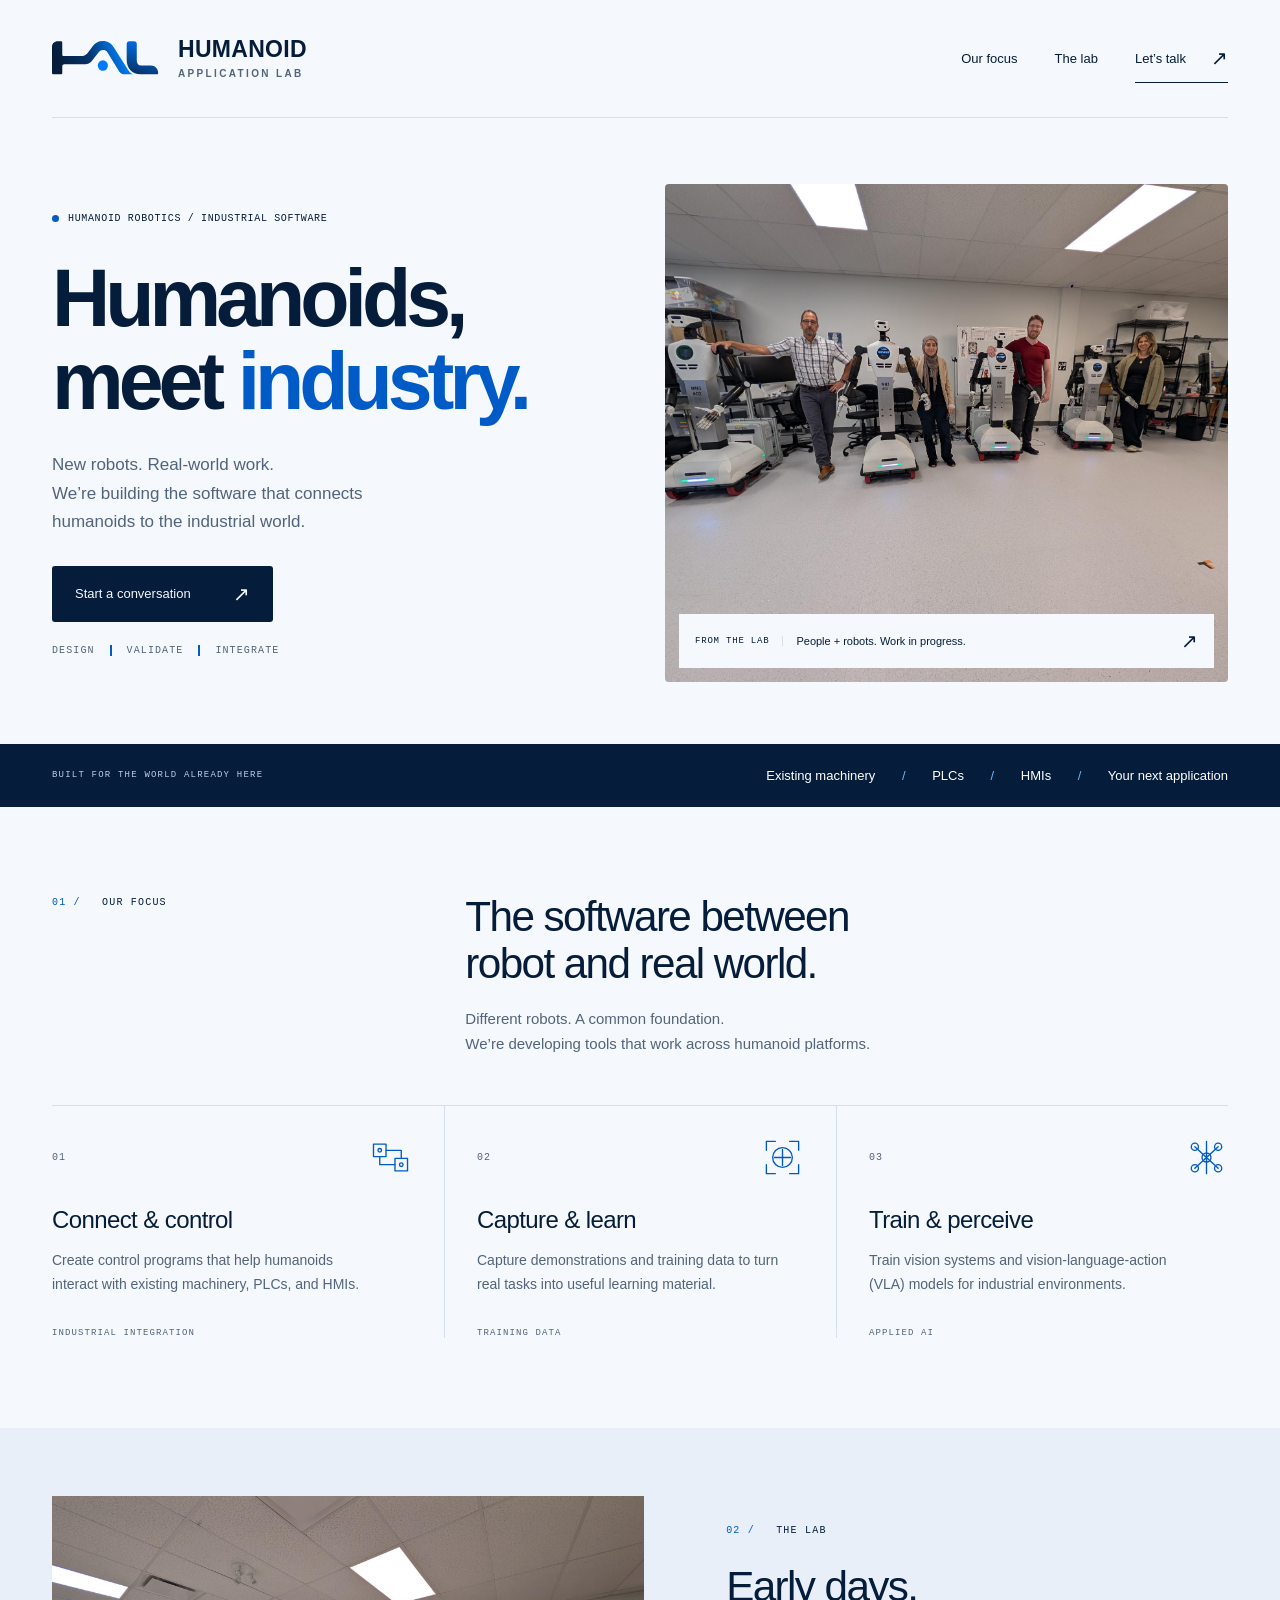
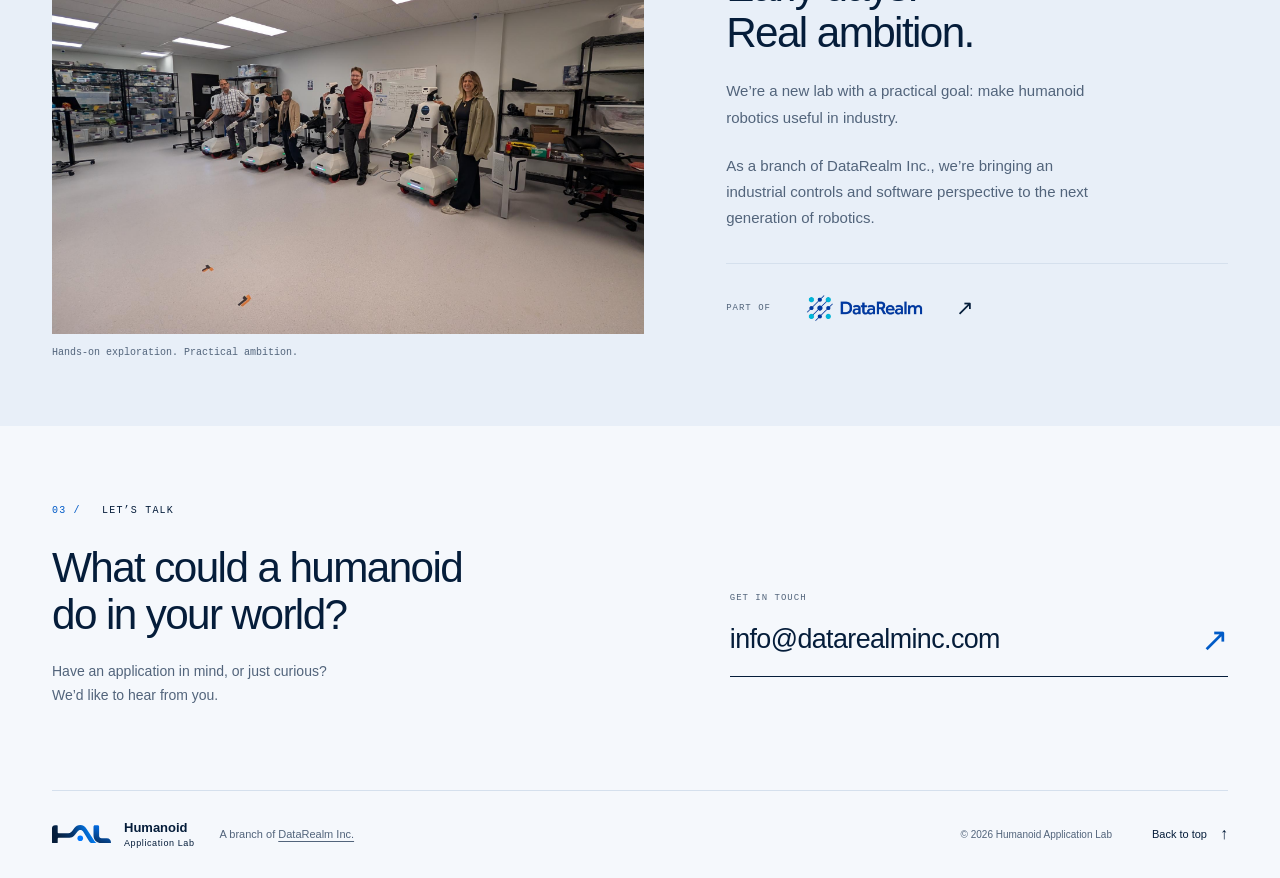
==== index.html @ 9cff2e88 "Logo change" ====
<!doctype html>
<html lang="en">
<head>
  <meta charset="utf-8">
  <meta name="viewport" content="width=device-width, initial-scale=1">
  <meta name="theme-color" content="#f5f8fc">
  <meta name="description" content="Humanoid Application Lab is developing robot-agnostic software for industrial controls, training data, and AI. A branch of DataRealm Inc.">
  <title>Humanoid Application Lab — Humanoids, meet industry.</title>
  <link rel="icon" type="image/svg+xml" href="img/favicon.svg">
  <link rel="stylesheet" href="style.css">
  <script src="script.js" defer></script>
</head>
<body>
  <a class="skip-link" href="#main">Skip to content</a>
  <header class="site-header wrap">
    <a class="brand" href="#" aria-label="Humanoid Application Lab home">
      <img class="brand-mark" src="img/hal-mark.svg" alt="" width="1200" height="380">
      <span class="brand-name">HUMANOID<span class="brand-sub">APPLICATION LAB</span></span>
    </a>
    <nav aria-label="Main navigation">
      <a href="#work">Our focus</a>
      <a href="#lab">The lab</a>
      <a class="nav-contact" href="#contact">Let’s talk <span aria-hidden="true">↗</span></a>
    </nav>
  </header>

  <main id="main">
    <section class="hero wrap" aria-labelledby="hero-title">
      <div class="hero-copy">
        <p class="eyebrow"><span class="status-dot" aria-hidden="true"></span> HUMANOID ROBOTICS / INDUSTRIAL SOFTWARE</p>
        <h1 id="hero-title">Humanoids,<br>meet <span>industry.</span></h1>
        <p class="hero-description">New robots. Real-world work.<br>We’re building the software that connects humanoids to the industrial world.</p>
        <a class="button" href="mailto:info@datarealminc.com">Start a conversation <span aria-hidden="true">↗</span></a>
        <p class="hero-note"><span>Design</span><span>Validate</span><span>Integrate</span></p>
      </div>
      <figure class="hero-photo">
        <img src="img/team1.jpg" alt="Four people standing alongside humanoid robots in a robotics lab" width="2040" height="1536" fetchpriority="high">
        <figcaption><span class="photo-label">FROM THE LAB</span><span>People + robots. Work in progress.</span><span aria-hidden="true">↗</span></figcaption>
      </figure>
    </section>

    <div class="connection-band">
      <div class="wrap connection-inner"><span class="eyebrow">BUILT FOR THE WORLD ALREADY HERE</span><p>Existing machinery <span aria-hidden="true">/</span> PLCs <span aria-hidden="true">/</span> HMIs <span aria-hidden="true">/</span> Your next application</p></div>
    </div>

    <section id="work" class="work-section wrap" aria-labelledby="work-title">
      <div class="section-heading">
        <p class="eyebrow"><span class="section-number">01 /</span> OUR FOCUS</p>
        <div><h2 id="work-title">The software between<br>robot and real world.</h2><p>Different robots. A common foundation.<br>We’re developing tools that work across humanoid platforms.</p></div>
      </div>
      <div class="focus-grid">
        <article class="focus-item">
          <div class="focus-top"><span class="mono">01</span><svg viewBox="0 0 48 48" aria-hidden="true"><rect x="5" y="9" width="14" height="14"/><rect x="29" y="25" width="14" height="14"/><path d="M19 16h17v9M12 23v9h17"/><circle cx="12" cy="16" r="2"/><circle cx="36" cy="32" r="2"/></svg></div>
          <h3>Connect &amp; control</h3><p>Create control programs that help humanoids interact with existing machinery, PLCs, and HMIs.</p>
          <span class="focus-tag">INDUSTRIAL INTEGRATION</span>
        </article>
        <article class="focus-item">
          <div class="focus-top"><span class="mono">02</span><svg viewBox="0 0 48 48" aria-hidden="true"><path d="M16 6H6v10M32 6h10v10M6 32v10h10M42 32v10H32M15 24h18M24 15v18"/><circle cx="24" cy="24" r="11"/></svg></div>
          <h3>Capture &amp; learn</h3><p>Capture demonstrations and training data to turn real tasks into useful learning material.</p>
          <span class="focus-tag">TRAINING DATA</span>
        </article>
        <article class="focus-item">
          <div class="focus-top"><span class="mono">03</span><svg viewBox="0 0 48 48" aria-hidden="true"><path d="m11 12 13 12 13-12M11 36l13-12 13 12M24 6v18M24 24v18"/><circle cx="11" cy="12" r="4"/><circle cx="37" cy="12" r="4"/><circle cx="11" cy="36" r="4"/><circle cx="37" cy="36" r="4"/><circle cx="24" cy="24" r="5"/></svg></div>
          <h3>Train &amp; perceive</h3><p>Train vision systems and vision-language-action (VLA) models for industrial environments.</p>
          <span class="focus-tag">APPLIED AI</span>
        </article>
      </div>
    </section>

    <section id="lab" class="lab-section" aria-labelledby="lab-title">
      <div class="wrap lab-grid">
        <figure class="lab-photo"><img src="img/team0.jpg" alt="People and humanoid robots together in a lab with equipment, shelving, and a whiteboard" width="2040" height="1536" loading="lazy"><figcaption>Hands-on exploration. Practical ambition.</figcaption></figure>
        <div class="lab-copy"><p class="eyebrow"><span class="section-number">02 /</span> THE LAB</p><h2 id="lab-title">Early days.<br>Real ambition.</h2><p>We’re a new lab with a practical goal: make humanoid robotics useful in industry.</p><p>As a branch of DataRealm Inc., we’re bringing an industrial controls and software perspective to the next generation of robotics.</p><div class="parent-brand"><span class="mono">PART OF</span><a href="https://www.datarealminc.com/" target="_blank" rel="noopener noreferrer" aria-label="Visit DataRealm Inc. (opens in a new tab)"><img src="img/datarealm.jpg" alt="DataRealm" width="2048" height="698" loading="lazy"><span aria-hidden="true">↗</span></a></div></div>
      </div>
    </section>

    <section id="contact" class="contact-section wrap" aria-labelledby="contact-title">
      <p class="eyebrow"><span class="section-number">03 /</span> LET’S TALK</p>
      <div class="contact-grid"><div><h2 id="contact-title">What could a humanoid<br>do in your world?</h2><p>Have an application in mind, or just curious?<br>We’d like to hear from you.</p></div><a class="contact-link" href="mailto:info@datarealminc.com"><span class="mono">GET IN TOUCH</span><span class="email">info@datarealminc.com <span aria-hidden="true">↗</span></span></a></div>
    </section>
  </main>
  <footer class="site-footer wrap"><a class="footer-brand" href="#"><img src="img/hal-mark.svg" alt="" width="1200" height="380"><span>Humanoid<span class="footer-brand-sub">Application Lab</span></span></a><p>A branch of <a href="https://www.datarealminc.com/">DataRealm Inc.</a></p><span class="copyright">© <span id="year">2026</span> Humanoid Application Lab</span><a class="back-top" href="#">Back to top <span aria-hidden="true">↑</span></a></footer>
</body>
</html>
---- style.css ----
@charset "UTF-8";
:root{--paper:#f5f8fc;--ink:#051d3a;--muted:#52647b;--line:#d5e0ed;--blue:#005bc7;--light-blue:#e0edff;--white:#fff;--mono:"SFMono-Regular",Consolas,"Liberation Mono",monospace}
*{box-sizing:border-box}html{scroll-behavior:smooth;scroll-padding-top:32px}body{margin:0;background:var(--paper);color:var(--ink);font-family:Arial,Helvetica,sans-serif;-webkit-font-smoothing:antialiased}a{color:inherit;text-decoration:none}button,a{-webkit-tap-highlight-color:transparent}a:focus-visible{outline:2px solid var(--blue);outline-offset:6px}img{display:block;max-width:100%;height:auto}figure,p,h1,h2,h3{margin:0}::selection{background:var(--light-blue);color:var(--ink)}.wrap{width:min(1280px,calc(100% - 104px));margin-inline:auto}.skip-link{position:fixed;top:12px;left:12px;padding:14px;background:var(--ink);color:white;z-index:10;transform:translateY(-160%)}.skip-link:focus{transform:translateY(0)}.site-header{height:118px;display:flex;align-items:center;justify-content:space-between;border-bottom:1px solid var(--line)}.brand{display:flex;align-items:center;gap:18px;font-size:23px;font-weight:800;letter-spacing:.3px;line-height:1.08}.brand-name{white-space:nowrap}.brand-sub{display:block;font-size:10px;font-weight:600;letter-spacing:2.35px;margin-top:7px;color:var(--muted)}.brand-mark{width:108px;height:auto;flex-shrink:0}.site-header nav{display:flex;align-items:center;gap:37px;font-size:13px}.site-header nav a{padding-block:12px}.site-header nav a:hover{color:var(--blue)}.nav-contact{display:flex;gap:25px;align-items:center;border-bottom:1px solid var(--ink)}.nav-contact span{font-size:20px}.hero{display:grid;grid-template-columns:1fr 1fr;gap:50px;padding-block:66px 62px;align-items:center}.eyebrow{font-family:var(--mono);font-size:10px;font-weight:500;letter-spacing:1.2px;line-height:1.7}.hero .eyebrow{display:flex;gap:9px;align-items:center;letter-spacing:.65px}.status-dot{display:block;width:7px;height:7px;background:var(--blue);border-radius:50%;flex-shrink:0}h1{font-size:clamp(56px,6.3vw,88px);letter-spacing:-5px;line-height:1.03;font-weight:600;margin-top:30px}h1>span{color:var(--blue)}.hero-description{font-size:17px;line-height:1.65;max-width:380px;color:var(--muted);margin-top:28px}.button{display:inline-flex;align-items:center;gap:42px;background:var(--ink);color:var(--paper);padding:18px 23px;border-radius:3px;font-size:13px;margin-top:30px;transition:background .2s}.button:hover{background:var(--blue)}.button span{font-size:20px;line-height:1}.hero-note{display:flex;align-items:center;gap:15px;font-family:var(--mono);font-size:10px;letter-spacing:1.1px;text-transform:uppercase;color:var(--muted);margin-top:23px}.hero-note span+span{border-left:2px solid var(--blue);padding-left:15px}.hero-photo{position:relative;height:498px;background:var(--line);border-radius:4px;overflow:hidden}.hero-photo>img{height:100%;width:100%;object-fit:cover;object-position:46% center}.hero-photo figcaption{position:absolute;bottom:14px;left:14px;right:14px;background:var(--paper);display:flex;align-items:center;gap:13px;padding:15px 16px;font-size:11px}.photo-label{font:9px var(--mono);letter-spacing:.8px;border-right:1px solid var(--line);padding-right:13px}.hero-photo figcaption>span:last-child{margin-left:auto;font-size:20px}.connection-band{background:var(--ink);color:var(--white);border-block:1px solid var(--ink)}.connection-inner{display:flex;align-items:center;justify-content:space-between;gap:24px;padding-block:23px}.connection-inner>.eyebrow{color:#b8cee8;font-size:9px}.connection-inner>p{font-size:13px}.connection-inner>p>span{color:#69b5ff;margin-inline:23px}.work-section{padding-block:87px 90px}.section-heading{display:grid;grid-template-columns:1fr 2fr;gap:32px}.section-number{color:var(--blue);margin-right:14px}h2{font-size:clamp(32px,3.3vw,46px);font-weight:500;line-height:1.1;letter-spacing:-1.6px}.section-heading>div>p{font-size:15px;line-height:1.65;color:var(--muted);margin-top:20px}.focus-grid{display:grid;grid-template-columns:repeat(3,1fr);margin-top:48px;border-top:1px solid var(--line)}.focus-item{padding:30px 32px 0;border-left:1px solid var(--line)}.focus-item:first-child{padding-left:0;border-left:0}.focus-item:last-child{padding-right:0}.focus-top{display:flex;align-items:center;justify-content:space-between;margin-bottom:27px}.mono{font-family:var(--mono);font-size:10px;letter-spacing:1px}.focus-top>.mono{color:var(--muted)}.focus-top svg{width:43px;height:43px;fill:none;stroke:var(--blue);stroke-width:1.5;stroke-linejoin:round;stroke-linecap:round}.focus-item h3{font-size:24px;font-weight:500;letter-spacing:-.6px}.focus-item p{font-size:14px;line-height:1.75;color:var(--muted);margin-top:14px;max-width:310px}.focus-tag{display:block;font-family:var(--mono);font-size:9px;letter-spacing:1.1px;margin-top:31px;color:var(--muted)}.lab-section{background:#e8eff8;padding-block:68px}.lab-grid{display:grid;grid-template-columns:1.18fr 1fr;gap:82px;align-items:center}.lab-photo>img{width:100%;aspect-ratio:1.35;object-fit:cover;object-position:center}.lab-photo figcaption{font-family:var(--mono);font-size:10px;color:var(--muted);margin-top:13px}.lab-copy h2{margin-top:25px}.lab-copy>p:not(.eyebrow){font-size:15px;line-height:1.75;color:var(--muted);max-width:380px;margin-top:22px}.parent-brand{border-top:1px solid var(--line);margin-top:31px;padding-top:20px;display:flex;align-items:center;gap:22px}.parent-brand>.mono{font-size:9px;color:var(--muted)}.parent-brand a{display:flex;align-items:center;gap:20px}.parent-brand img{width:143px;height:auto;mix-blend-mode:multiply}.parent-brand a>span{font-size:21px}.contact-section{padding-block:76px 82px}.contact-grid{display:grid;grid-template-columns:1.25fr 1fr;gap:55px;align-items:center;margin-top:26px}.contact-grid p{font-size:14px;line-height:1.7;color:var(--muted);margin-top:22px}.contact-link{display:block;border-bottom:1px solid var(--ink);padding-block:17px;transition:color .2s}.contact-link:hover{color:var(--blue)}.contact-link>.mono{display:block;color:var(--muted);font-size:9px;margin-bottom:17px}.email{display:flex;justify-content:space-between;align-items:center;gap:15px;font-size:clamp(19px,2.1vw,28px);letter-spacing:-.6px}.email>span{color:var(--blue);font-size:33px}.site-footer{border-top:1px solid var(--line);display:flex;align-items:center;gap:25px;min-height:88px;font-size:11px}.footer-brand{display:flex;align-items:center;gap:12px;font-size:13px;font-weight:700}.footer-brand img{width:60px;height:auto}.footer-brand-sub{display:block;font-size:9px;font-weight:500;letter-spacing:.6px;margin-top:3px}.site-footer p{color:var(--muted)}.site-footer p a{text-decoration:underline;text-underline-offset:3px}.copyright{margin-left:auto;color:var(--muted);font-size:10px}.back-top{margin-left:15px;display:flex;align-items:center;gap:13px}.back-top span{font-size:16px}
@media(min-width:1550px){.hero{gap:85px}.hero-photo{height:540px}}
@media(max-width:1050px){.wrap{width:calc(100% - 64px)}.hero{gap:30px}.hero-photo{height:450px}h1{font-size:64px;letter-spacing:-3.8px}.hero .eyebrow{font-size:8px}.hero-photo figcaption{flex-wrap:wrap;font-size:10px;gap:8px}.photo-label{font-size:8px;padding-right:8px}.connection-inner>p>span{margin-inline:10px}.lab-grid{gap:42px}.contact-grid{gap:32px}.email{font-size:22px}.site-footer{gap:15px}.copyright{font-size:9px}}
@media(max-width:760px){.wrap{width:calc(100% - 40px)}.site-header{height:94px}.brand{font-size:18px;gap:12px}.brand-sub{font-size:8px;letter-spacing:1.6px;margin-top:5px}.brand-mark{width:76px;height:auto}.site-header nav{gap:20px;font-size:12px}.site-header nav>a:not(.nav-contact){display:none}.nav-contact{gap:20px}.hero{grid-template-columns:1fr;padding-block:43px 32px;gap:36px}.hero .eyebrow{font-size:9px}h1{font-size:clamp(59px,11.4vw,84px);letter-spacing:-3.8px;margin-top:24px}.hero-description{margin-top:23px;font-size:16px;max-width:390px}.button{margin-top:24px}.hero-photo{height:auto;aspect-ratio:1.13}.hero-photo>img{height:100%;position:absolute;object-position:center}.hero-photo figcaption{padding:13px;font-size:11px;flex-wrap:nowrap}.photo-label{font-size:8px}.connection-inner{display:block;padding-block:20px}.connection-inner>p{font-size:11px;margin-top:10px;display:flex;align-items:center;flex-wrap:wrap;gap:10px}.connection-inner>p>span{margin:0}.work-section{padding-block:52px}.section-heading{grid-template-columns:1fr;gap:21px}h2{font-size:37px;letter-spacing:-1.4px}.section-heading>div>p{font-size:14px;margin-top:16px}.focus-grid{grid-template-columns:1fr;margin-top:30px}.focus-item,.focus-item:first-child,.focus-item:last-child{position:relative;border-left:0;border-bottom:1px solid var(--line);padding:25px 0}.focus-item:last-child{border-bottom:0;padding-bottom:0}.focus-top{margin-bottom:12px}.focus-top svg{position:absolute;right:0;top:24px;width:36px;height:36px}.focus-item h3{font-size:23px}.focus-item p{max-width:90%;margin-top:10px}.focus-tag{margin-top:18px;font-size:8px}.lab-section{padding-block:40px}.lab-grid{grid-template-columns:1fr;gap:30px}.lab-copy{grid-row:1}.lab-copy h2{margin-top:20px}.lab-copy>p:not(.eyebrow){max-width:none;font-size:14px;margin-top:18px}.parent-brand{margin-top:24px;padding-top:15px}.lab-photo>img{aspect-ratio:1.2}.contact-section{padding-block:48px}.contact-grid{grid-template-columns:1fr;gap:24px;margin-top:22px}.contact-grid h2{font-size:34px}.contact-grid p{margin-top:18px}.contact-link{max-width:470px}.email{font-size:clamp(19px,5.8vw,29px)}.site-footer{flex-wrap:wrap;gap:12px 20px;padding-block:24px}.footer-brand{flex-basis:calc(50% - 10px)}.site-footer p{margin-left:auto}.copyright{margin-left:0}.back-top{margin-left:auto}}
@media(max-width:380px){.brand{font-size:16px;gap:9px}.brand-sub{font-size:7px;letter-spacing:1.5px}.brand-mark{width:62px}.site-header nav{font-size:11px}.nav-contact{gap:10px}h1{font-size:clamp(46px,14vw,53px);letter-spacing:-3px}.site-footer p{margin-left:0}.footer-brand{flex-basis:100%}}
@media(prefers-reduced-motion:reduce){html{scroll-behavior:auto}*{transition:none!important}}
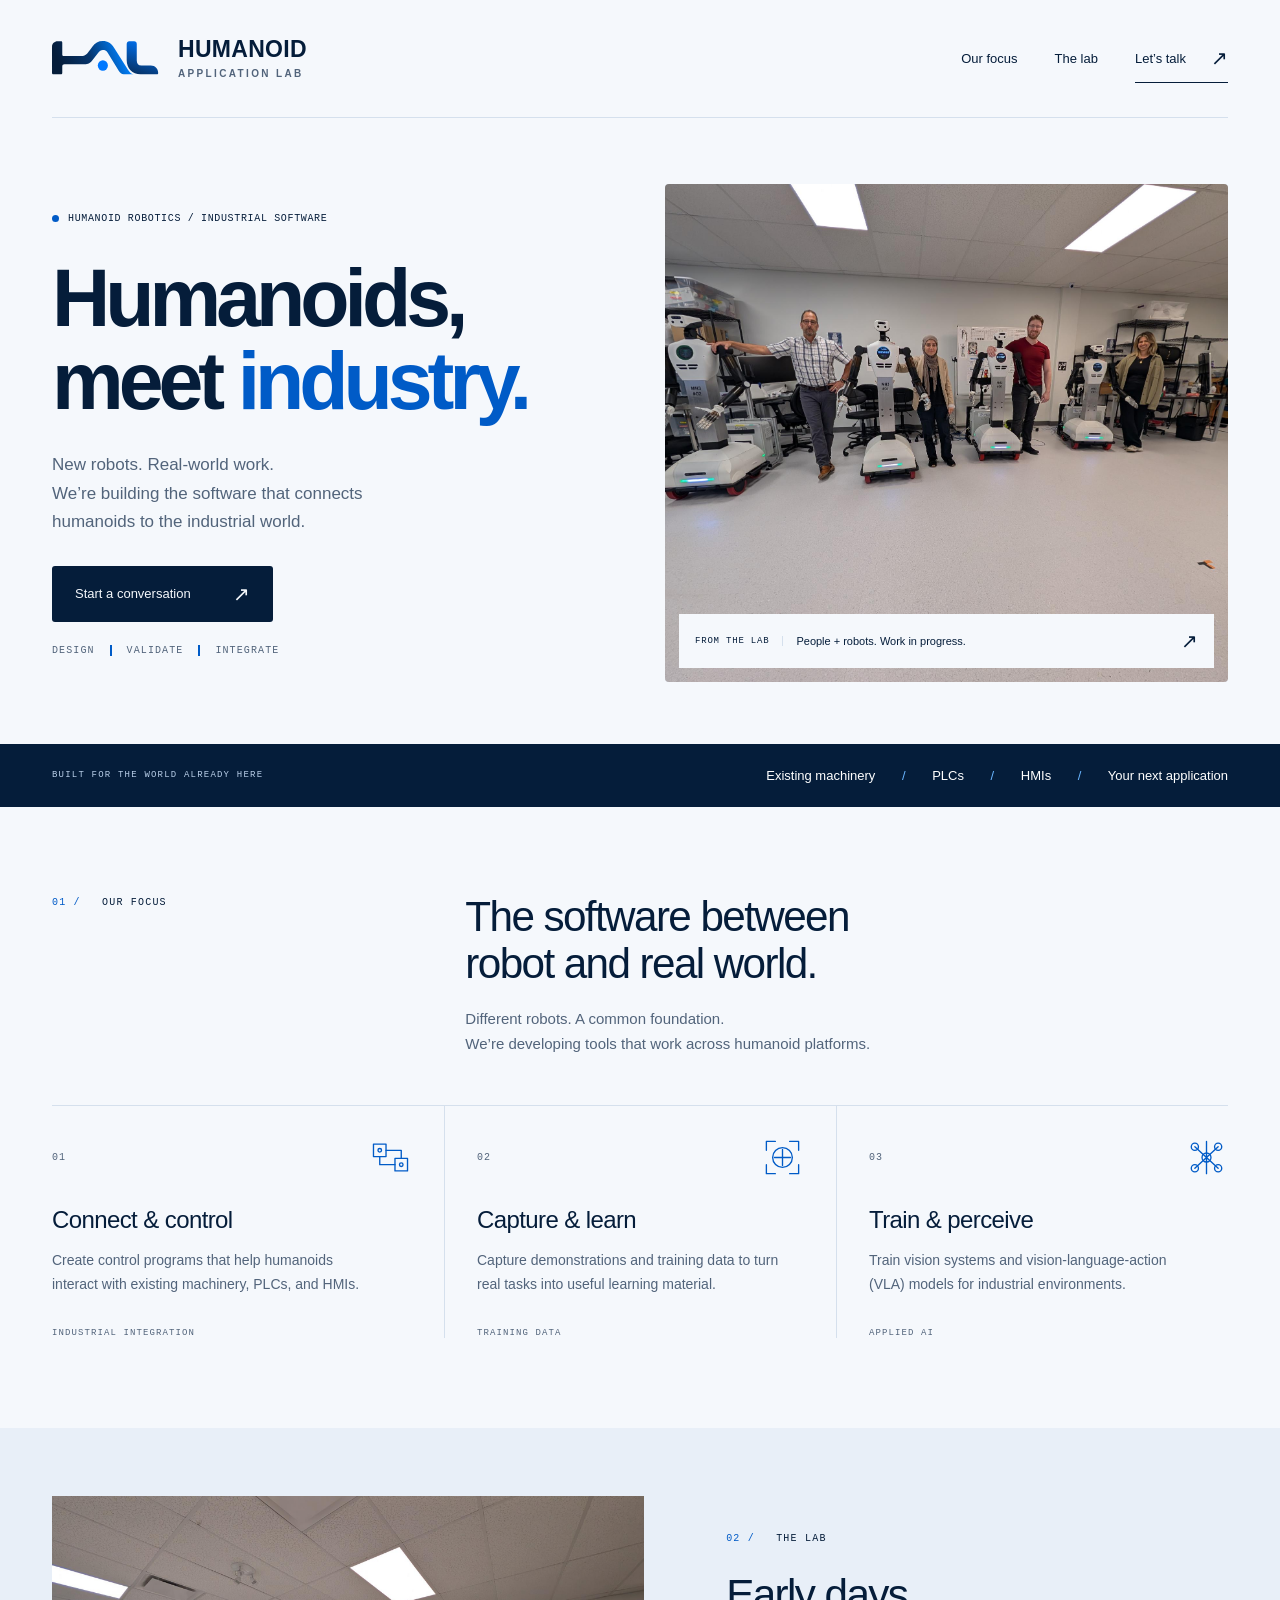
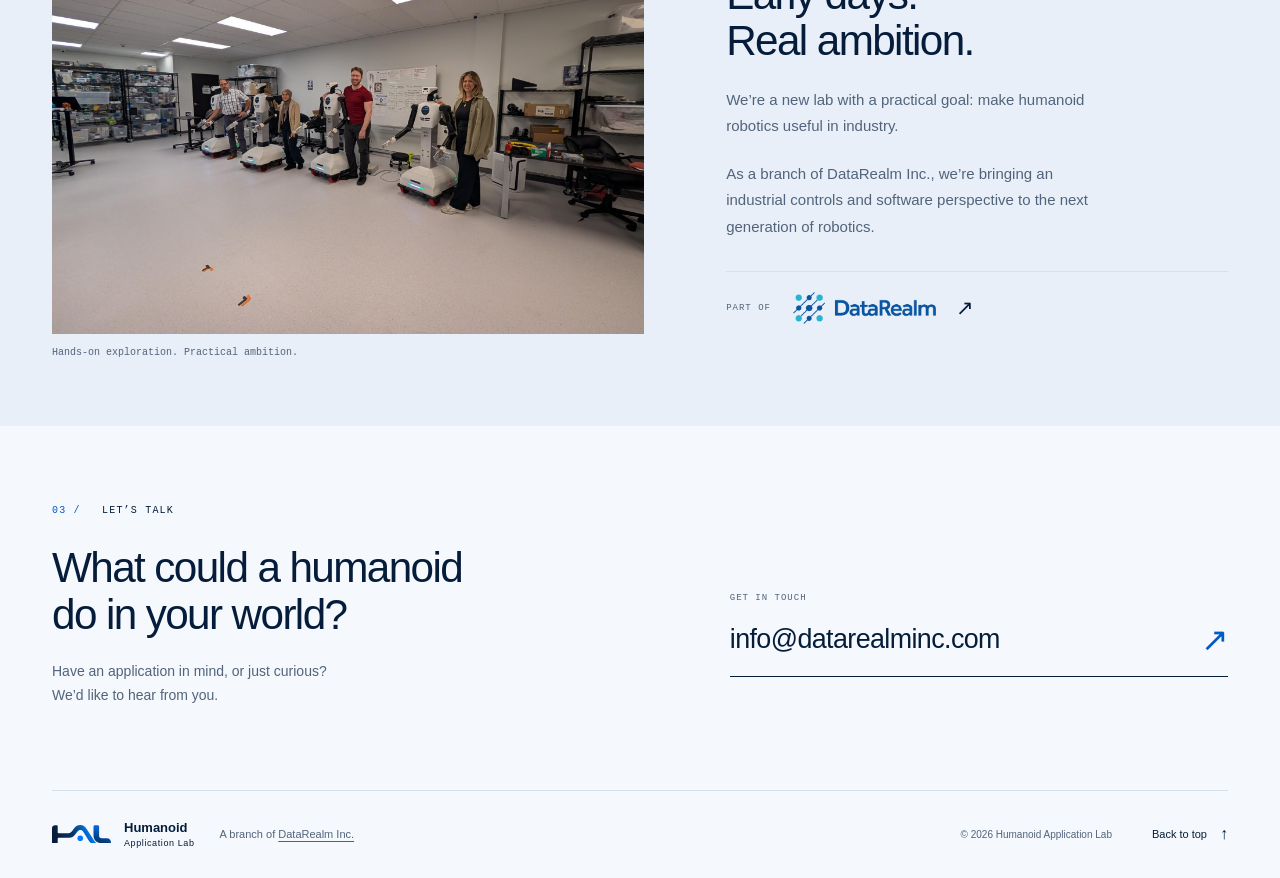
==== commit e96e3bd7: "Update Image" ====
--- a/index.html
+++ b/index.html
@@ -70,7 +70,7 @@
     <section id="lab" class="lab-section" aria-labelledby="lab-title">
       <div class="wrap lab-grid">
         <figure class="lab-photo"><img src="img/team0.jpg" alt="People and humanoid robots together in a lab with equipment, shelving, and a whiteboard" width="2040" height="1536" loading="lazy"><figcaption>Hands-on exploration. Practical ambition.</figcaption></figure>
-        <div class="lab-copy"><p class="eyebrow"><span class="section-number">02 /</span> THE LAB</p><h2 id="lab-title">Early days.<br>Real ambition.</h2><p>We’re a new lab with a practical goal: make humanoid robotics useful in industry.</p><p>As a branch of DataRealm Inc., we’re bringing an industrial controls and software perspective to the next generation of robotics.</p><div class="parent-brand"><span class="mono">PART OF</span><a href="https://www.datarealminc.com/" target="_blank" rel="noopener noreferrer" aria-label="Visit DataRealm Inc. (opens in a new tab)"><img src="img/datarealm.jpg" alt="DataRealm" width="2048" height="698" loading="lazy"><span aria-hidden="true">↗</span></a></div></div>
+        <div class="lab-copy"><p class="eyebrow"><span class="section-number">02 /</span> THE LAB</p><h2 id="lab-title">Early days.<br>Real ambition.</h2><p>We’re a new lab with a practical goal: make humanoid robotics useful in industry.</p><p>As a branch of DataRealm Inc., we’re bringing an industrial controls and software perspective to the next generation of robotics.</p><div class="parent-brand"><span class="mono">PART OF</span><a href="https://www.datarealminc.com/" target="_blank" rel="noopener noreferrer" aria-label="Visit DataRealm Inc. (opens in a new tab)"><img src="img/datarealm.png" alt="DataRealm" width="2048" height="698" loading="lazy"><span aria-hidden="true">↗</span></a></div></div>
       </div>
     </section>
 
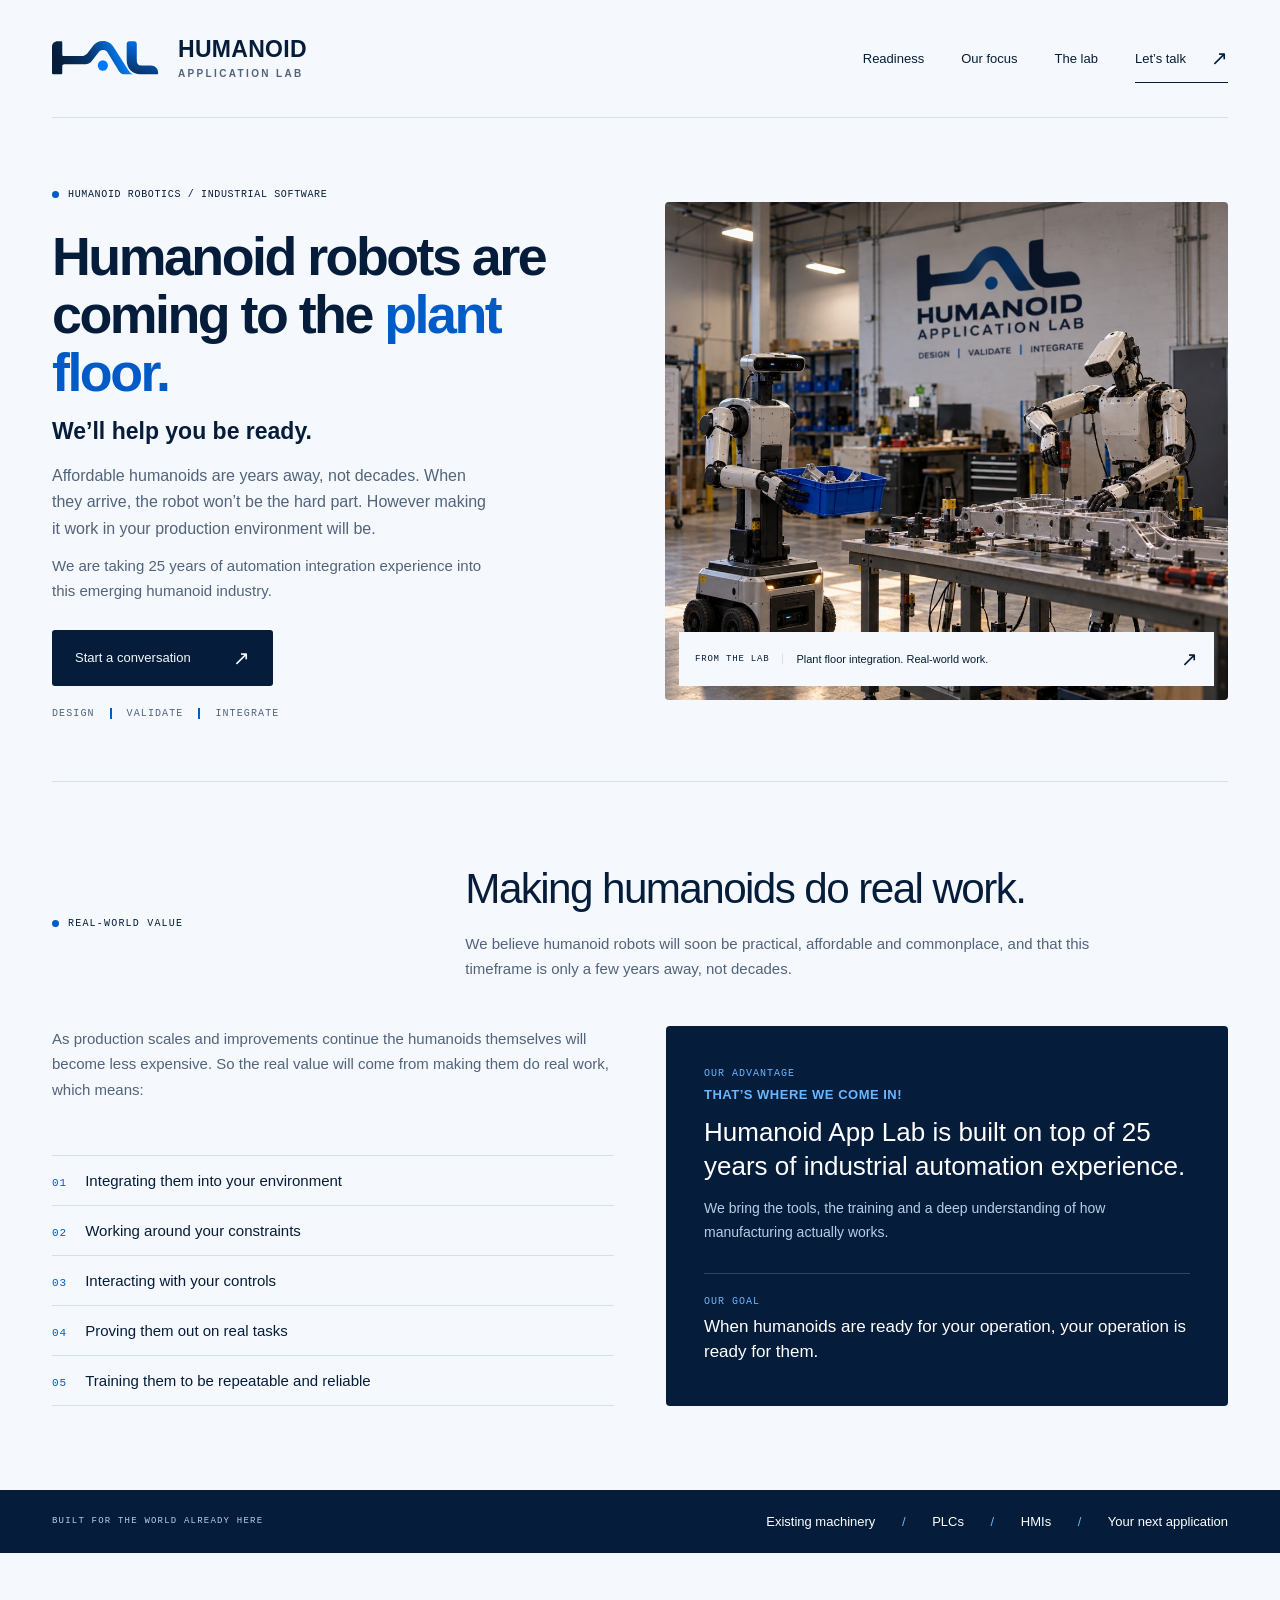
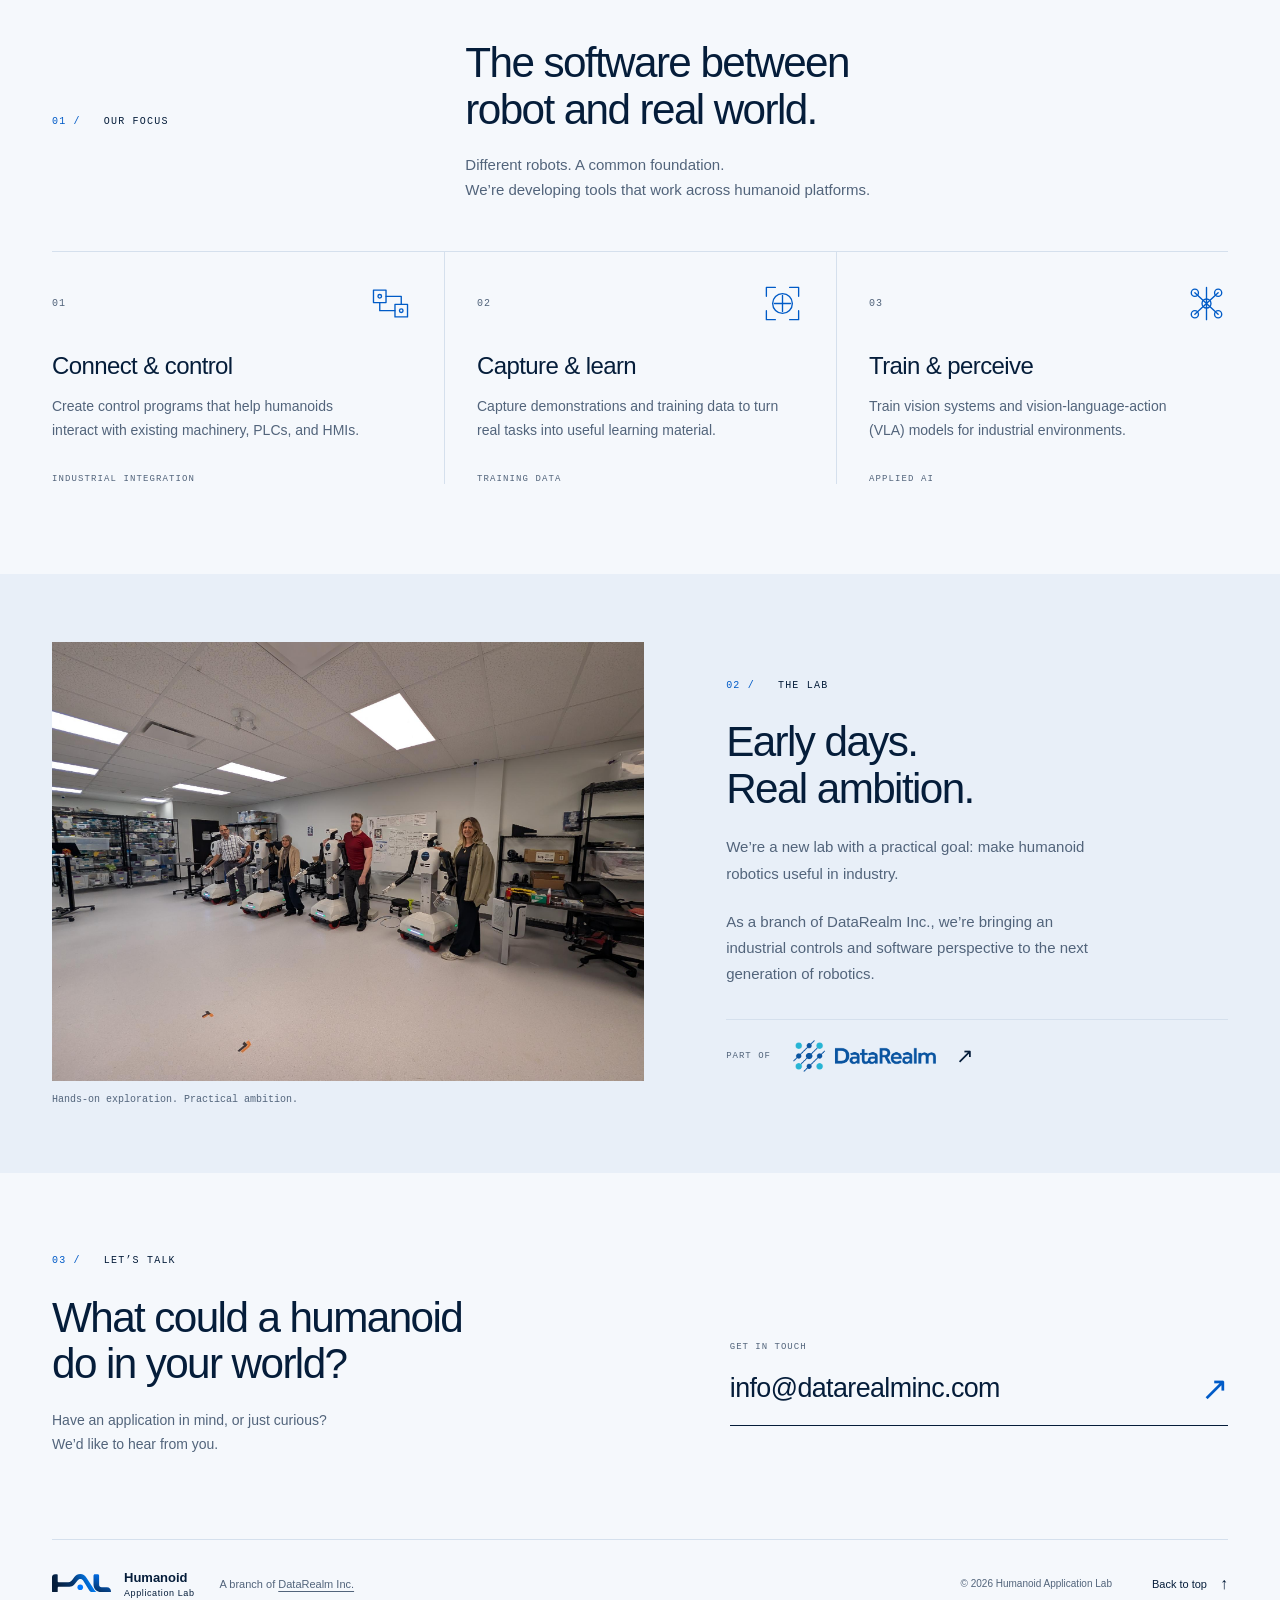
==== commit a7bb66f6: "update" ====
--- a/index.html
+++ b/index.html
@@ -4,9 +4,9 @@
   <meta charset="utf-8">
   <meta name="viewport" content="width=device-width, initial-scale=1">
   <meta name="theme-color" content="#f5f8fc">
-  <meta name="description" content="Humanoid Application Lab is developing robot-agnostic software for industrial controls, training data, and AI. A branch of DataRealm Inc.">
-  <title>Humanoid Application Lab — Humanoids, meet industry.</title>
-  <link rel="icon" type="image/svg+xml" href="img/favicon.svg">
+  <meta name="description" content="Humanoid Application Lab brings 25 years of industrial automation integration experience to humanoid robotics. Preparing your operation for humanoids.">
+  <title>Humanoid Application Lab — Humanoid robots are coming to the plant floor.</title>
+  <link rel="icon" type="image/svg+xml" href="favicon.svg">
   <link rel="stylesheet" href="style.css">
   <script src="script.js" defer></script>
 </head>
@@ -14,10 +14,11 @@
   <a class="skip-link" href="#main">Skip to content</a>
   <header class="site-header wrap">
     <a class="brand" href="#" aria-label="Humanoid Application Lab home">
-      <img class="brand-mark" src="img/hal-mark.svg" alt="" width="1200" height="380">
+      <img class="brand-mark" src="img/hal.svg" alt="" width="1200" height="380">
       <span class="brand-name">HUMANOID<span class="brand-sub">APPLICATION LAB</span></span>
     </a>
     <nav aria-label="Main navigation">
+      <a href="#readiness">Readiness</a>
       <a href="#work">Our focus</a>
       <a href="#lab">The lab</a>
       <a class="nav-contact" href="#contact">Let’s talk <span aria-hidden="true">↗</span></a>
@@ -28,15 +29,49 @@
     <section class="hero wrap" aria-labelledby="hero-title">
       <div class="hero-copy">
         <p class="eyebrow"><span class="status-dot" aria-hidden="true"></span> HUMANOID ROBOTICS / INDUSTRIAL SOFTWARE</p>
-        <h1 id="hero-title">Humanoids,<br>meet <span>industry.</span></h1>
-        <p class="hero-description">New robots. Real-world work.<br>We’re building the software that connects humanoids to the industrial world.</p>
+        <h1 id="hero-title">Humanoid robots are coming to the <span>plant floor.</span></h1>
+        <p class="hero-tagline">We’ll help you be ready.</p>
+        <p class="hero-description">Affordable humanoids are years away, not decades. When they arrive, the robot won’t be the hard part. However making it work in your production environment will be.</p>
+        <p class="hero-subtext">We are taking 25 years of automation integration experience into this emerging humanoid industry.</p>
         <a class="button" href="mailto:info@datarealminc.com">Start a conversation <span aria-hidden="true">↗</span></a>
         <p class="hero-note"><span>Design</span><span>Validate</span><span>Integrate</span></p>
       </div>
       <figure class="hero-photo">
-        <img src="img/team1.jpg" alt="Four people standing alongside humanoid robots in a robotics lab" width="2040" height="1536" fetchpriority="high">
-        <figcaption><span class="photo-label">FROM THE LAB</span><span>People + robots. Work in progress.</span><span aria-hidden="true">↗</span></figcaption>
+        <img src="img/facility.jpg" alt="Two humanoid robots working on a manufacturing plant floor at Humanoid Application Lab" width="1379" height="920" fetchpriority="high">
+        <figcaption><span class="photo-label">FROM THE LAB</span><span>Plant floor integration. Real-world work.</span><span aria-hidden="true">↗</span></figcaption>
       </figure>
+    </section>
+
+    <section id="readiness" class="readiness-section wrap" aria-labelledby="readiness-title">
+      <div class="section-heading">
+        <p class="eyebrow"><span class="status-dot" aria-hidden="true"></span> REAL-WORLD VALUE</p>
+        <div>
+          <h2 id="readiness-title">Making humanoids do <span>real work.</span></h2>
+          <p class="readiness-lead">We believe humanoid robots will soon be practical, affordable and commonplace, and that this timeframe is only a few years away, not decades.</p>
+        </div>
+      </div>
+      <div class="readiness-grid">
+        <div class="readiness-col">
+          <p class="readiness-body">As production scales and improvements continue the humanoids themselves will become less expensive. So the real value will come from making them do real work, which means:</p>
+          <ul class="readiness-list">
+            <li><span class="mono">01</span><span>Integrating them into your environment</span></li>
+            <li><span class="mono">02</span><span>Working around your constraints</span></li>
+            <li><span class="mono">03</span><span>Interacting with your controls</span></li>
+            <li><span class="mono">04</span><span>Proving them out on real tasks</span></li>
+            <li><span class="mono">05</span><span>Training them to be repeatable and reliable</span></li>
+          </ul>
+        </div>
+        <div class="readiness-card">
+          <span class="mono card-label">OUR ADVANTAGE</span>
+          <p class="card-lead">That’s where we come in!</p>
+          <h3 class="card-title">Humanoid App Lab is built on top of 25 years of industrial automation experience.</h3>
+          <p class="card-text">We bring the tools, the training and a deep understanding of how manufacturing actually works.</p>
+          <div class="card-goal">
+            <span class="mono goal-tag">OUR GOAL</span>
+            <p class="goal-desc">When humanoids are ready for your operation, your operation is ready for them.</p>
+          </div>
+        </div>
+      </div>
     </section>
 
     <div class="connection-band">
@@ -69,7 +104,7 @@
 
     <section id="lab" class="lab-section" aria-labelledby="lab-title">
       <div class="wrap lab-grid">
-        <figure class="lab-photo"><img src="img/team0.jpg" alt="People and humanoid robots together in a lab with equipment, shelving, and a whiteboard" width="2040" height="1536" loading="lazy"><figcaption>Hands-on exploration. Practical ambition.</figcaption></figure>
+        <figure class="lab-photo"><img src="img/team.jpg" alt="People and humanoid robots together in a lab with equipment, shelving, and a whiteboard" width="2040" height="1536" loading="lazy"><figcaption>Hands-on exploration. Practical ambition.</figcaption></figure>
         <div class="lab-copy"><p class="eyebrow"><span class="section-number">02 /</span> THE LAB</p><h2 id="lab-title">Early days.<br>Real ambition.</h2><p>We’re a new lab with a practical goal: make humanoid robotics useful in industry.</p><p>As a branch of DataRealm Inc., we’re bringing an industrial controls and software perspective to the next generation of robotics.</p><div class="parent-brand"><span class="mono">PART OF</span><a href="https://www.datarealminc.com/" target="_blank" rel="noopener noreferrer" aria-label="Visit DataRealm Inc. (opens in a new tab)"><img src="img/datarealm.png" alt="DataRealm" width="2048" height="698" loading="lazy"><span aria-hidden="true">↗</span></a></div></div>
       </div>
     </section>
@@ -79,6 +114,6 @@
       <div class="contact-grid"><div><h2 id="contact-title">What could a humanoid<br>do in your world?</h2><p>Have an application in mind, or just curious?<br>We’d like to hear from you.</p></div><a class="contact-link" href="mailto:info@datarealminc.com"><span class="mono">GET IN TOUCH</span><span class="email">info@datarealminc.com <span aria-hidden="true">↗</span></span></a></div>
     </section>
   </main>
-  <footer class="site-footer wrap"><a class="footer-brand" href="#"><img src="img/hal-mark.svg" alt="" width="1200" height="380"><span>Humanoid<span class="footer-brand-sub">Application Lab</span></span></a><p>A branch of <a href="https://www.datarealminc.com/">DataRealm Inc.</a></p><span class="copyright">© <span id="year">2026</span> Humanoid Application Lab</span><a class="back-top" href="#">Back to top <span aria-hidden="true">↑</span></a></footer>
+  <footer class="site-footer wrap"><a class="footer-brand" href="#"><img src="img/hal.svg" alt="" width="1200" height="380"><span>Humanoid<span class="footer-brand-sub">Application Lab</span></span></a><p>A branch of <a href="https://www.datarealminc.com/" target="_blank" rel="noopener noreferrer">DataRealm Inc.</a></p><span class="copyright">© <span id="year">2026</span> Humanoid Application Lab</span><a class="back-top" href="#">Back to top <span aria-hidden="true">↑</span></a></footer>
 </body>
 </html>
--- a/style.css
+++ b/style.css
@@ -1,8 +1,8 @@
 @charset "UTF-8";
 :root{--paper:#f5f8fc;--ink:#051d3a;--muted:#52647b;--line:#d5e0ed;--blue:#005bc7;--light-blue:#e0edff;--white:#fff;--mono:"SFMono-Regular",Consolas,"Liberation Mono",monospace}
-*{box-sizing:border-box}html{scroll-behavior:smooth;scroll-padding-top:32px}body{margin:0;background:var(--paper);color:var(--ink);font-family:Arial,Helvetica,sans-serif;-webkit-font-smoothing:antialiased}a{color:inherit;text-decoration:none}button,a{-webkit-tap-highlight-color:transparent}a:focus-visible{outline:2px solid var(--blue);outline-offset:6px}img{display:block;max-width:100%;height:auto}figure,p,h1,h2,h3{margin:0}::selection{background:var(--light-blue);color:var(--ink)}.wrap{width:min(1280px,calc(100% - 104px));margin-inline:auto}.skip-link{position:fixed;top:12px;left:12px;padding:14px;background:var(--ink);color:white;z-index:10;transform:translateY(-160%)}.skip-link:focus{transform:translateY(0)}.site-header{height:118px;display:flex;align-items:center;justify-content:space-between;border-bottom:1px solid var(--line)}.brand{display:flex;align-items:center;gap:18px;font-size:23px;font-weight:800;letter-spacing:.3px;line-height:1.08}.brand-name{white-space:nowrap}.brand-sub{display:block;font-size:10px;font-weight:600;letter-spacing:2.35px;margin-top:7px;color:var(--muted)}.brand-mark{width:108px;height:auto;flex-shrink:0}.site-header nav{display:flex;align-items:center;gap:37px;font-size:13px}.site-header nav a{padding-block:12px}.site-header nav a:hover{color:var(--blue)}.nav-contact{display:flex;gap:25px;align-items:center;border-bottom:1px solid var(--ink)}.nav-contact span{font-size:20px}.hero{display:grid;grid-template-columns:1fr 1fr;gap:50px;padding-block:66px 62px;align-items:center}.eyebrow{font-family:var(--mono);font-size:10px;font-weight:500;letter-spacing:1.2px;line-height:1.7}.hero .eyebrow{display:flex;gap:9px;align-items:center;letter-spacing:.65px}.status-dot{display:block;width:7px;height:7px;background:var(--blue);border-radius:50%;flex-shrink:0}h1{font-size:clamp(56px,6.3vw,88px);letter-spacing:-5px;line-height:1.03;font-weight:600;margin-top:30px}h1>span{color:var(--blue)}.hero-description{font-size:17px;line-height:1.65;max-width:380px;color:var(--muted);margin-top:28px}.button{display:inline-flex;align-items:center;gap:42px;background:var(--ink);color:var(--paper);padding:18px 23px;border-radius:3px;font-size:13px;margin-top:30px;transition:background .2s}.button:hover{background:var(--blue)}.button span{font-size:20px;line-height:1}.hero-note{display:flex;align-items:center;gap:15px;font-family:var(--mono);font-size:10px;letter-spacing:1.1px;text-transform:uppercase;color:var(--muted);margin-top:23px}.hero-note span+span{border-left:2px solid var(--blue);padding-left:15px}.hero-photo{position:relative;height:498px;background:var(--line);border-radius:4px;overflow:hidden}.hero-photo>img{height:100%;width:100%;object-fit:cover;object-position:46% center}.hero-photo figcaption{position:absolute;bottom:14px;left:14px;right:14px;background:var(--paper);display:flex;align-items:center;gap:13px;padding:15px 16px;font-size:11px}.photo-label{font:9px var(--mono);letter-spacing:.8px;border-right:1px solid var(--line);padding-right:13px}.hero-photo figcaption>span:last-child{margin-left:auto;font-size:20px}.connection-band{background:var(--ink);color:var(--white);border-block:1px solid var(--ink)}.connection-inner{display:flex;align-items:center;justify-content:space-between;gap:24px;padding-block:23px}.connection-inner>.eyebrow{color:#b8cee8;font-size:9px}.connection-inner>p{font-size:13px}.connection-inner>p>span{color:#69b5ff;margin-inline:23px}.work-section{padding-block:87px 90px}.section-heading{display:grid;grid-template-columns:1fr 2fr;gap:32px}.section-number{color:var(--blue);margin-right:14px}h2{font-size:clamp(32px,3.3vw,46px);font-weight:500;line-height:1.1;letter-spacing:-1.6px}.section-heading>div>p{font-size:15px;line-height:1.65;color:var(--muted);margin-top:20px}.focus-grid{display:grid;grid-template-columns:repeat(3,1fr);margin-top:48px;border-top:1px solid var(--line)}.focus-item{padding:30px 32px 0;border-left:1px solid var(--line)}.focus-item:first-child{padding-left:0;border-left:0}.focus-item:last-child{padding-right:0}.focus-top{display:flex;align-items:center;justify-content:space-between;margin-bottom:27px}.mono{font-family:var(--mono);font-size:10px;letter-spacing:1px}.focus-top>.mono{color:var(--muted)}.focus-top svg{width:43px;height:43px;fill:none;stroke:var(--blue);stroke-width:1.5;stroke-linejoin:round;stroke-linecap:round}.focus-item h3{font-size:24px;font-weight:500;letter-spacing:-.6px}.focus-item p{font-size:14px;line-height:1.75;color:var(--muted);margin-top:14px;max-width:310px}.focus-tag{display:block;font-family:var(--mono);font-size:9px;letter-spacing:1.1px;margin-top:31px;color:var(--muted)}.lab-section{background:#e8eff8;padding-block:68px}.lab-grid{display:grid;grid-template-columns:1.18fr 1fr;gap:82px;align-items:center}.lab-photo>img{width:100%;aspect-ratio:1.35;object-fit:cover;object-position:center}.lab-photo figcaption{font-family:var(--mono);font-size:10px;color:var(--muted);margin-top:13px}.lab-copy h2{margin-top:25px}.lab-copy>p:not(.eyebrow){font-size:15px;line-height:1.75;color:var(--muted);max-width:380px;margin-top:22px}.parent-brand{border-top:1px solid var(--line);margin-top:31px;padding-top:20px;display:flex;align-items:center;gap:22px}.parent-brand>.mono{font-size:9px;color:var(--muted)}.parent-brand a{display:flex;align-items:center;gap:20px}.parent-brand img{width:143px;height:auto;mix-blend-mode:multiply}.parent-brand a>span{font-size:21px}.contact-section{padding-block:76px 82px}.contact-grid{display:grid;grid-template-columns:1.25fr 1fr;gap:55px;align-items:center;margin-top:26px}.contact-grid p{font-size:14px;line-height:1.7;color:var(--muted);margin-top:22px}.contact-link{display:block;border-bottom:1px solid var(--ink);padding-block:17px;transition:color .2s}.contact-link:hover{color:var(--blue)}.contact-link>.mono{display:block;color:var(--muted);font-size:9px;margin-bottom:17px}.email{display:flex;justify-content:space-between;align-items:center;gap:15px;font-size:clamp(19px,2.1vw,28px);letter-spacing:-.6px}.email>span{color:var(--blue);font-size:33px}.site-footer{border-top:1px solid var(--line);display:flex;align-items:center;gap:25px;min-height:88px;font-size:11px}.footer-brand{display:flex;align-items:center;gap:12px;font-size:13px;font-weight:700}.footer-brand img{width:60px;height:auto}.footer-brand-sub{display:block;font-size:9px;font-weight:500;letter-spacing:.6px;margin-top:3px}.site-footer p{color:var(--muted)}.site-footer p a{text-decoration:underline;text-underline-offset:3px}.copyright{margin-left:auto;color:var(--muted);font-size:10px}.back-top{margin-left:15px;display:flex;align-items:center;gap:13px}.back-top span{font-size:16px}
+*{box-sizing:border-box}html{scroll-behavior:smooth;scroll-padding-top:32px}body{margin:0;background:var(--paper);color:var(--ink);font-family:Arial,Helvetica,sans-serif;-webkit-font-smoothing:antialiased}a{color:inherit;text-decoration:none}button,a{-webkit-tap-highlight-color:transparent}a:focus-visible{outline:2px solid var(--blue);outline-offset:6px}img{display:block;max-width:100%;height:auto}figure,p,h1,h2,h3{margin:0}::selection{background:var(--light-blue);color:var(--ink)}.wrap{width:min(1280px,calc(100% - 104px));margin-inline:auto}.skip-link{position:fixed;top:12px;left:12px;padding:14px;background:var(--ink);color:white;z-index:10;transform:translateY(-160%)}.skip-link:focus{transform:translateY(0)}.site-header{height:118px;display:flex;align-items:center;justify-content:space-between;border-bottom:1px solid var(--line)}.brand{display:flex;align-items:center;gap:18px;font-size:23px;font-weight:800;letter-spacing:.3px;line-height:1.08}.brand-name{white-space:nowrap}.brand-sub{display:block;font-size:10px;font-weight:600;letter-spacing:2.35px;margin-top:7px;color:var(--muted)}.brand-mark{width:108px;height:auto;flex-shrink:0}.site-header nav{display:flex;align-items:center;gap:37px;font-size:13px}.site-header nav a{padding-block:12px}.site-header nav a:hover{color:var(--blue)}.nav-contact{display:flex;gap:25px;align-items:center;border-bottom:1px solid var(--ink)}.nav-contact span{font-size:20px}.hero{display:grid;grid-template-columns:1fr 1fr;gap:50px;padding-block:66px 62px;align-items:center}.eyebrow{font-family:var(--mono);font-size:10px;font-weight:500;letter-spacing:1.2px;line-height:1.7;display:inline-flex;align-items:center;gap:9px}.hero .eyebrow{letter-spacing:.65px}.status-dot{display:block;width:7px;height:7px;background:var(--blue);border-radius:50%;flex-shrink:0}h1{font-size:clamp(38px,4.2vw,62px);letter-spacing:-2.5px;line-height:1.08;font-weight:600;margin-top:24px}h1>span{color:var(--blue)}.hero-tagline{font-size:clamp(19px,2vw,23px);font-weight:600;color:var(--ink);margin-top:16px;line-height:1.3}.hero-description{font-size:16px;line-height:1.65;max-width:440px;color:var(--muted);margin-top:16px}.hero-subtext{font-size:15px;line-height:1.65;max-width:440px;color:var(--muted);margin-top:12px}.button{display:inline-flex;align-items:center;gap:42px;background:var(--ink);color:var(--paper);padding:18px 23px;border-radius:3px;font-size:13px;margin-top:26px;transition:background .2s}.button:hover{background:var(--blue)}.button span{font-size:20px;line-height:1}.hero-note{display:flex;align-items:center;gap:15px;font-family:var(--mono);font-size:10px;letter-spacing:1.1px;text-transform:uppercase;color:var(--muted);margin-top:22px}.hero-note span+span{border-left:2px solid var(--blue);padding-left:15px}.hero-photo{position:relative;height:498px;background:var(--line);border-radius:4px;overflow:hidden}.hero-photo>img{height:100%;width:100%;object-fit:cover;object-position:center}.hero-photo figcaption{position:absolute;bottom:14px;left:14px;right:14px;background:var(--paper);display:flex;align-items:center;gap:13px;padding:15px 16px;font-size:11px}.photo-label{font:9px var(--mono);letter-spacing:.8px;border-right:1px solid var(--line);padding-right:13px}.hero-photo figcaption>span:last-child{margin-left:auto;font-size:20px}.readiness-section{padding-block:84px;border-top:1px solid var(--line)}.readiness-lead{font-size:16px;line-height:1.65;color:var(--ink);font-weight:500;margin-top:20px;max-width:680px}.readiness-grid{display:grid;grid-template-columns:1fr 1fr;gap:52px;margin-top:44px;align-items:stretch}.readiness-col{display:flex;flex-direction:column;justify-content:space-between}.readiness-body{font-size:15px;line-height:1.7;color:var(--muted);margin-bottom:24px}.readiness-list{list-style:none;padding:0;margin:0;border-top:1px solid var(--line)}.readiness-list li{display:flex;align-items:baseline;gap:18px;padding-block:16px;border-bottom:1px solid var(--line);font-size:15px;font-weight:500;color:var(--ink)}.readiness-list .mono{color:var(--blue);font-size:11px;flex-shrink:0}.readiness-card{background:var(--ink);color:var(--white);padding:42px 38px;border-radius:4px;display:flex;flex-direction:column;justify-content:space-between}.card-label{font-size:9px;letter-spacing:1.2px;color:#69b5ff}.card-lead{font-size:13px;font-weight:600;letter-spacing:.5px;text-transform:uppercase;color:#69b5ff;margin-top:8px}.card-title{font-size:clamp(21px,2.1vw,26px);font-weight:500;line-height:1.3;margin-top:14px;color:var(--white)}.card-text{font-size:14px;line-height:1.7;color:#b8cee8;margin-top:14px}.card-goal{margin-top:28px;padding-top:22px;border-top:1px solid rgba(213,224,237,.2)}.goal-tag{font-size:9px;letter-spacing:1.2px;color:#69b5ff;display:block}.goal-desc{font-size:17px;font-weight:500;line-height:1.45;color:var(--white);margin-top:8px}.connection-band{background:var(--ink);color:var(--white);border-block:1px solid var(--ink)}.connection-inner{display:flex;align-items:center;justify-content:space-between;gap:24px;padding-block:23px}.connection-inner>.eyebrow{color:#b8cee8;font-size:9px}.connection-inner>p{font-size:13px}.connection-inner>p>span{color:#69b5ff;margin-inline:23px}.work-section{padding-block:87px 90px}.section-heading{display:grid;grid-template-columns:1fr 2fr;gap:32px}.section-number{color:var(--blue);margin-right:14px}h2{font-size:clamp(32px,3.3vw,46px);font-weight:500;line-height:1.1;letter-spacing:-1.6px}.section-heading>div>p{font-size:15px;line-height:1.65;color:var(--muted);margin-top:20px}.focus-grid{display:grid;grid-template-columns:repeat(3,1fr);margin-top:48px;border-top:1px solid var(--line)}.focus-item{padding:30px 32px 0;border-left:1px solid var(--line)}.focus-item:first-child{padding-left:0;border-left:0}.focus-item:last-child{padding-right:0}.focus-top{display:flex;align-items:center;justify-content:space-between;margin-bottom:27px}.mono{font-family:var(--mono);font-size:10px;letter-spacing:1px}.focus-top>.mono{color:var(--muted)}.focus-top svg{width:43px;height:43px;fill:none;stroke:var(--blue);stroke-width:1.5;stroke-linejoin:round;stroke-linecap:round}.focus-item h3{font-size:24px;font-weight:500;letter-spacing:-.6px}.focus-item p{font-size:14px;line-height:1.75;color:var(--muted);margin-top:14px;max-width:310px}.focus-tag{display:block;font-family:var(--mono);font-size:9px;letter-spacing:1.1px;margin-top:31px;color:var(--muted)}.lab-section{background:#e8eff8;padding-block:68px}.lab-grid{display:grid;grid-template-columns:1.18fr 1fr;gap:82px;align-items:center}.lab-photo>img{width:100%;aspect-ratio:1.35;object-fit:cover;object-position:center}.lab-photo figcaption{font-family:var(--mono);font-size:10px;color:var(--muted);margin-top:13px}.lab-copy h2{margin-top:25px}.lab-copy>p:not(.eyebrow){font-size:15px;line-height:1.75;color:var(--muted);max-width:380px;margin-top:22px}.parent-brand{border-top:1px solid var(--line);margin-top:31px;padding-top:20px;display:flex;align-items:center;gap:22px}.parent-brand>.mono{font-size:9px;color:var(--muted)}.parent-brand a{display:flex;align-items:center;gap:20px}.parent-brand img{width:143px;height:auto;mix-blend-mode:multiply}.parent-brand a>span{font-size:21px}.contact-section{padding-block:76px 82px}.contact-grid{display:grid;grid-template-columns:1.25fr 1fr;gap:55px;align-items:center;margin-top:26px}.contact-grid p{font-size:14px;line-height:1.7;color:var(--muted);margin-top:22px}.contact-link{display:block;border-bottom:1px solid var(--ink);padding-block:17px;transition:color .2s}.contact-link:hover{color:var(--blue)}.contact-link>.mono{display:block;color:var(--muted);font-size:9px;margin-bottom:17px}.email{display:flex;justify-content:space-between;align-items:center;gap:15px;font-size:clamp(19px,2.1vw,28px);letter-spacing:-.6px}.email>span{color:var(--blue);font-size:33px}.site-footer{border-top:1px solid var(--line);display:flex;align-items:center;gap:25px;min-height:88px;font-size:11px}.footer-brand{display:flex;align-items:center;gap:12px;font-size:13px;font-weight:700}.footer-brand img{width:60px;height:auto}.footer-brand-sub{display:block;font-size:9px;font-weight:500;letter-spacing:.6px;margin-top:3px}.site-footer p{color:var(--muted)}.site-footer p a{text-decoration:underline;text-underline-offset:3px}.copyright{margin-left:auto;color:var(--muted);font-size:10px}.back-top{margin-left:15px;display:flex;align-items:center;gap:13px}.back-top span{font-size:16px}
 @media(min-width:1550px){.hero{gap:85px}.hero-photo{height:540px}}
-@media(max-width:1050px){.wrap{width:calc(100% - 64px)}.hero{gap:30px}.hero-photo{height:450px}h1{font-size:64px;letter-spacing:-3.8px}.hero .eyebrow{font-size:8px}.hero-photo figcaption{flex-wrap:wrap;font-size:10px;gap:8px}.photo-label{font-size:8px;padding-right:8px}.connection-inner>p>span{margin-inline:10px}.lab-grid{gap:42px}.contact-grid{gap:32px}.email{font-size:22px}.site-footer{gap:15px}.copyright{font-size:9px}}
-@media(max-width:760px){.wrap{width:calc(100% - 40px)}.site-header{height:94px}.brand{font-size:18px;gap:12px}.brand-sub{font-size:8px;letter-spacing:1.6px;margin-top:5px}.brand-mark{width:76px;height:auto}.site-header nav{gap:20px;font-size:12px}.site-header nav>a:not(.nav-contact){display:none}.nav-contact{gap:20px}.hero{grid-template-columns:1fr;padding-block:43px 32px;gap:36px}.hero .eyebrow{font-size:9px}h1{font-size:clamp(59px,11.4vw,84px);letter-spacing:-3.8px;margin-top:24px}.hero-description{margin-top:23px;font-size:16px;max-width:390px}.button{margin-top:24px}.hero-photo{height:auto;aspect-ratio:1.13}.hero-photo>img{height:100%;position:absolute;object-position:center}.hero-photo figcaption{padding:13px;font-size:11px;flex-wrap:nowrap}.photo-label{font-size:8px}.connection-inner{display:block;padding-block:20px}.connection-inner>p{font-size:11px;margin-top:10px;display:flex;align-items:center;flex-wrap:wrap;gap:10px}.connection-inner>p>span{margin:0}.work-section{padding-block:52px}.section-heading{grid-template-columns:1fr;gap:21px}h2{font-size:37px;letter-spacing:-1.4px}.section-heading>div>p{font-size:14px;margin-top:16px}.focus-grid{grid-template-columns:1fr;margin-top:30px}.focus-item,.focus-item:first-child,.focus-item:last-child{position:relative;border-left:0;border-bottom:1px solid var(--line);padding:25px 0}.focus-item:last-child{border-bottom:0;padding-bottom:0}.focus-top{margin-bottom:12px}.focus-top svg{position:absolute;right:0;top:24px;width:36px;height:36px}.focus-item h3{font-size:23px}.focus-item p{max-width:90%;margin-top:10px}.focus-tag{margin-top:18px;font-size:8px}.lab-section{padding-block:40px}.lab-grid{grid-template-columns:1fr;gap:30px}.lab-copy{grid-row:1}.lab-copy h2{margin-top:20px}.lab-copy>p:not(.eyebrow){max-width:none;font-size:14px;margin-top:18px}.parent-brand{margin-top:24px;padding-top:15px}.lab-photo>img{aspect-ratio:1.2}.contact-section{padding-block:48px}.contact-grid{grid-template-columns:1fr;gap:24px;margin-top:22px}.contact-grid h2{font-size:34px}.contact-grid p{margin-top:18px}.contact-link{max-width:470px}.email{font-size:clamp(19px,5.8vw,29px)}.site-footer{flex-wrap:wrap;gap:12px 20px;padding-block:24px}.footer-brand{flex-basis:calc(50% - 10px)}.site-footer p{margin-left:auto}.copyright{margin-left:0}.back-top{margin-left:auto}}
-@media(max-width:380px){.brand{font-size:16px;gap:9px}.brand-sub{font-size:7px;letter-spacing:1.5px}.brand-mark{width:62px}.site-header nav{font-size:11px}.nav-contact{gap:10px}h1{font-size:clamp(46px,14vw,53px);letter-spacing:-3px}.site-footer p{margin-left:0}.footer-brand{flex-basis:100%}}
+@media(max-width:1050px){.wrap{width:calc(100% - 64px)}.hero{gap:30px}.hero-photo{height:450px}h1{font-size:clamp(34px,4.5vw,50px);letter-spacing:-2px}.hero .eyebrow{font-size:8px}.hero-photo figcaption{flex-wrap:wrap;font-size:10px;gap:8px}.photo-label{font-size:8px;padding-right:8px}.readiness-grid{gap:32px}.connection-inner>p>span{margin-inline:10px}.lab-grid{gap:42px}.contact-grid{gap:32px}.email{font-size:22px}.site-footer{gap:15px}.copyright{font-size:9px}}
+@media(max-width:760px){.wrap{width:calc(100% - 40px)}.site-header{height:94px}.brand{font-size:18px;gap:12px}.brand-sub{font-size:8px;letter-spacing:1.6px;margin-top:5px}.brand-mark{width:76px;height:auto}.site-header nav{gap:20px;font-size:12px}.site-header nav>a:not(.nav-contact){display:none}.nav-contact{gap:20px}.hero{grid-template-columns:1fr;padding-block:43px 32px;gap:36px}.hero .eyebrow{font-size:9px}h1{font-size:clamp(30px,7.8vw,44px);letter-spacing:-1.5px;margin-top:20px}.hero-tagline{font-size:18px;margin-top:12px}.hero-description{margin-top:14px;font-size:15px;max-width:none}.hero-subtext{margin-top:10px;font-size:14px;max-width:none}.button{margin-top:24px}.hero-photo{height:auto;aspect-ratio:1.25}.hero-photo>img{height:100%;position:absolute;object-position:center}.hero-photo figcaption{padding:13px;font-size:11px;flex-wrap:nowrap}.photo-label{font-size:8px}.readiness-section{padding-block:52px}.readiness-grid{grid-template-columns:1fr;gap:32px;margin-top:28px}.readiness-card{padding:30px 24px}.card-title{font-size:20px}.connection-inner{display:block;padding-block:20px}.connection-inner>p{font-size:11px;margin-top:10px;display:flex;align-items:center;flex-wrap:wrap;gap:10px}.connection-inner>p>span{margin:0}.work-section{padding-block:52px}.section-heading{grid-template-columns:1fr;gap:21px}h2{font-size:37px;letter-spacing:-1.4px}.section-heading>div>p{font-size:14px;margin-top:16px}.focus-grid{grid-template-columns:1fr;margin-top:30px}.focus-item,.focus-item:first-child,.focus-item:last-child{position:relative;border-left:0;border-bottom:1px solid var(--line);padding:25px 0}.focus-item:last-child{border-bottom:0;padding-bottom:0}.focus-top{margin-bottom:12px}.focus-top svg{position:absolute;right:0;top:24px;width:36px;height:36px}.focus-item h3{font-size:23px}.focus-item p{max-width:90%;margin-top:10px}.focus-tag{margin-top:18px;font-size:8px}.lab-section{padding-block:40px}.lab-grid{grid-template-columns:1fr;gap:30px}.lab-copy{grid-row:1}.lab-copy h2{margin-top:20px}.lab-copy>p:not(.eyebrow){max-width:none;font-size:14px;margin-top:18px}.parent-brand{margin-top:24px;padding-top:15px}.lab-photo>img{aspect-ratio:1.2}.contact-section{padding-block:48px}.contact-grid{grid-template-columns:1fr;gap:24px;margin-top:22px}.contact-grid h2{font-size:34px}.contact-grid p{margin-top:18px}.contact-link{max-width:470px}.email{font-size:clamp(19px,5.8vw,29px)}.site-footer{flex-wrap:wrap;gap:12px 20px;padding-block:24px}.footer-brand{flex-basis:calc(50% - 10px)}.site-footer p{margin-left:auto}.copyright{margin-left:0}.back-top{margin-left:auto}}
+@media(max-width:380px){.brand{font-size:16px;gap:9px}.brand-sub{font-size:7px;letter-spacing:1.5px}.brand-mark{width:62px}.site-header nav{font-size:11px}.nav-contact{gap:10px}h1{font-size:clamp(26px,8.5vw,32px);letter-spacing:-1px}.site-footer p{margin-left:0}.footer-brand{flex-basis:100%}}
 @media(prefers-reduced-motion:reduce){html{scroll-behavior:auto}*{transition:none!important}}
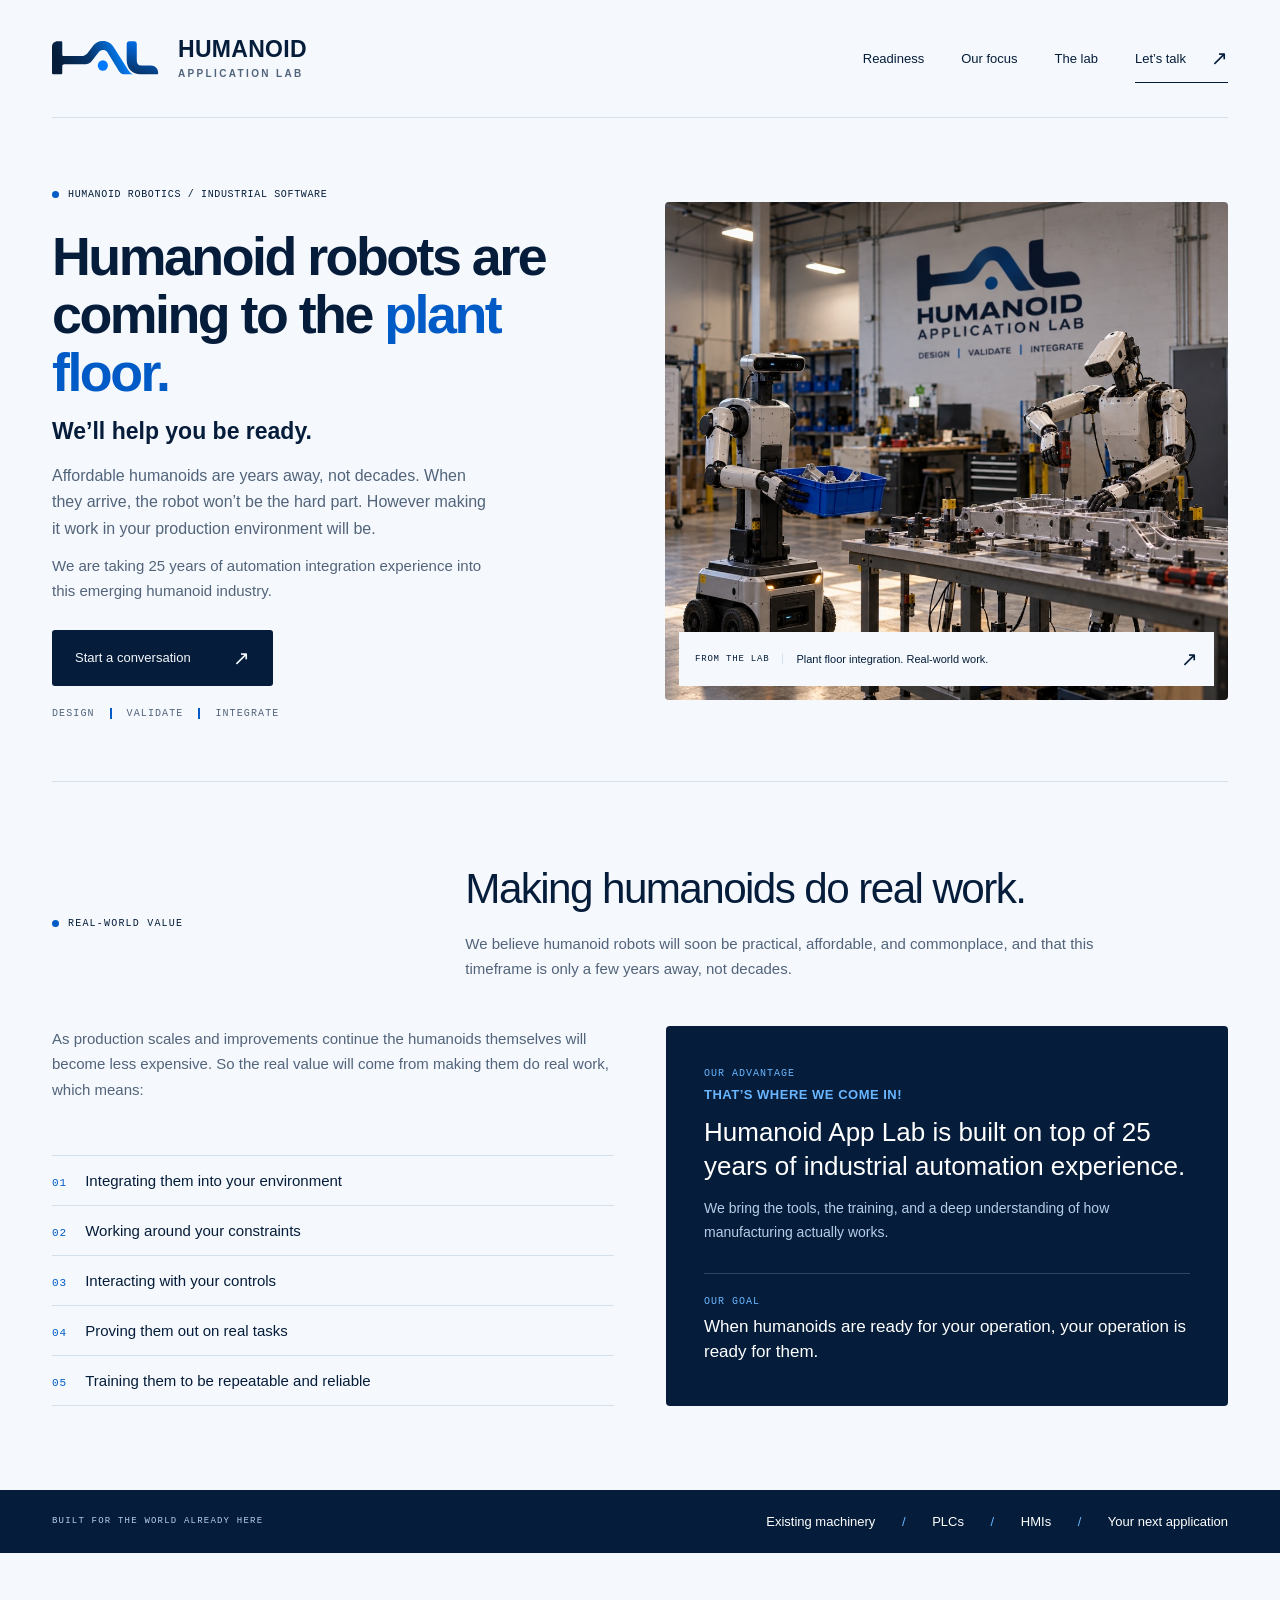
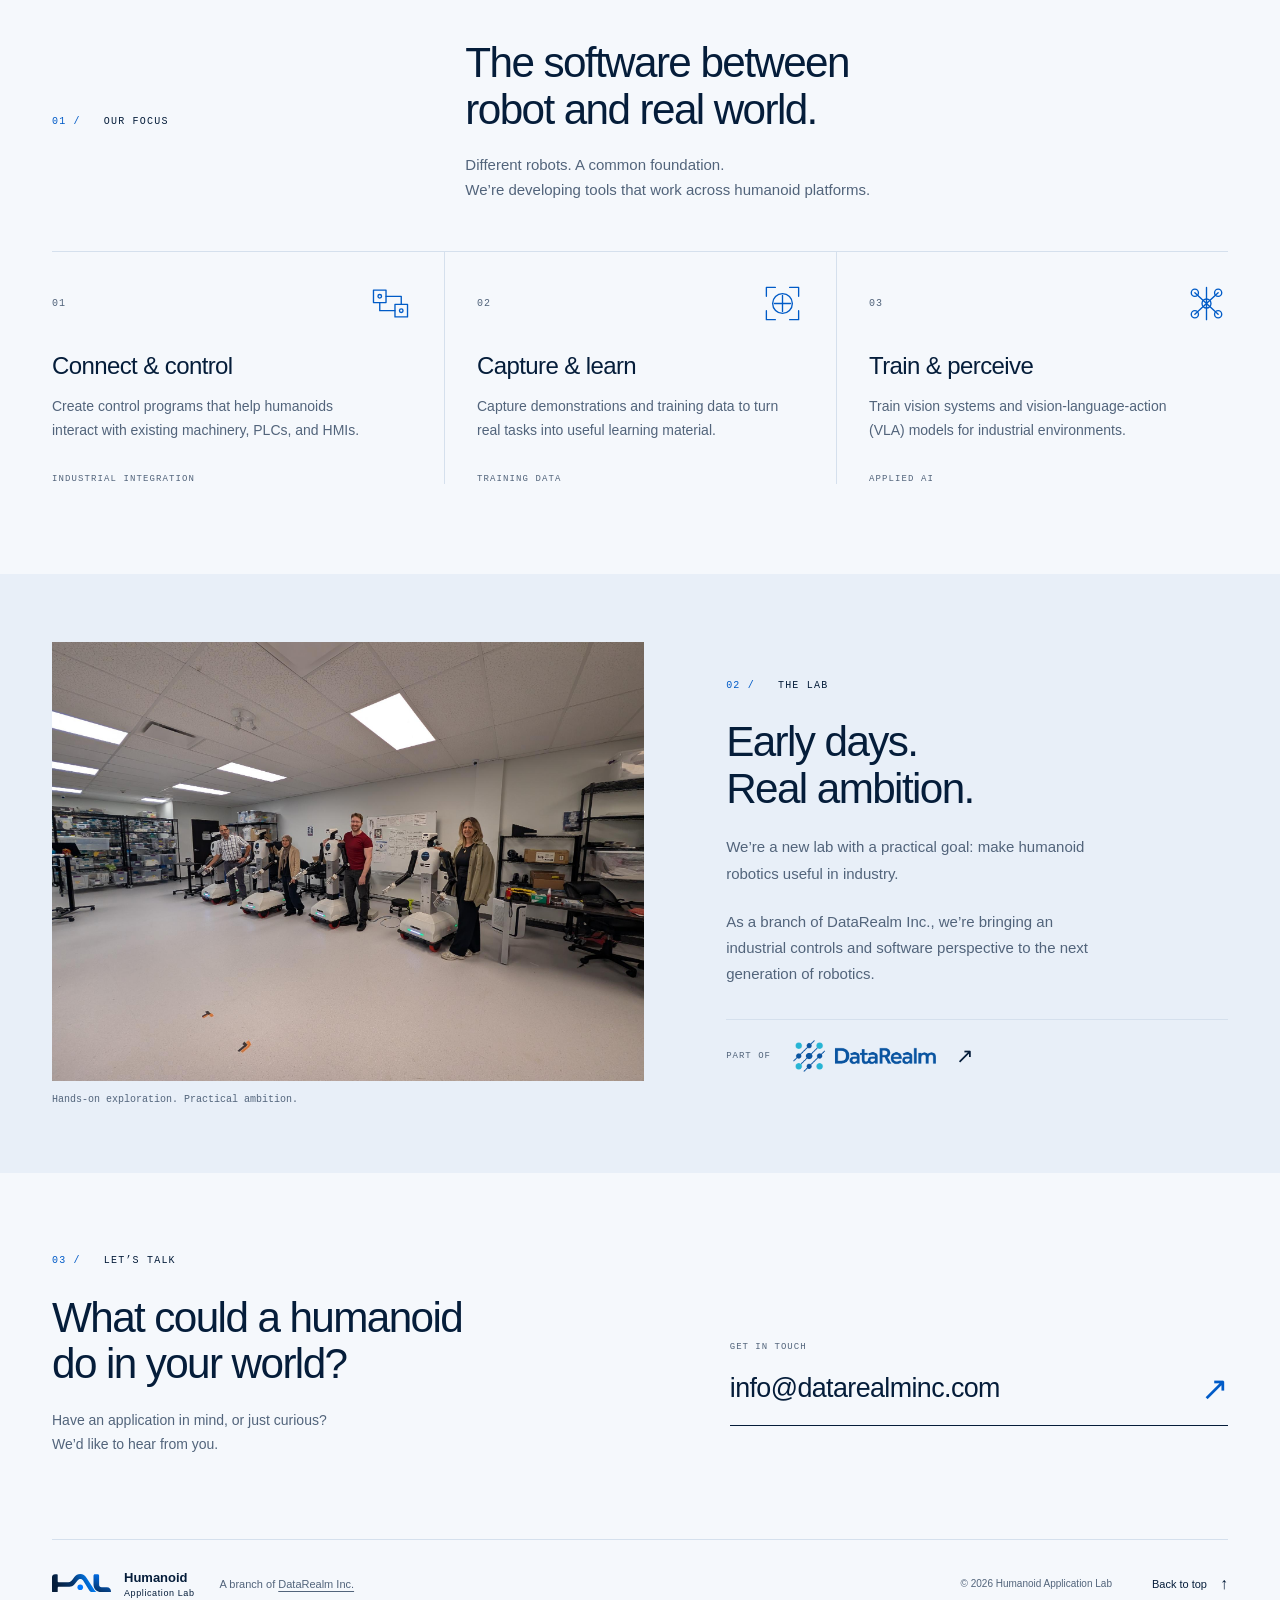
==== commit c7405890: "cleanup" ====
--- a/index.html
+++ b/index.html
@@ -47,7 +47,7 @@
         <p class="eyebrow"><span class="status-dot" aria-hidden="true"></span> REAL-WORLD VALUE</p>
         <div>
           <h2 id="readiness-title">Making humanoids do <span>real work.</span></h2>
-          <p class="readiness-lead">We believe humanoid robots will soon be practical, affordable and commonplace, and that this timeframe is only a few years away, not decades.</p>
+          <p class="readiness-lead">We believe humanoid robots will soon be practical, affordable, and commonplace, and that this timeframe is only a few years away, not decades.</p>
         </div>
       </div>
       <div class="readiness-grid">
@@ -65,7 +65,7 @@
           <span class="mono card-label">OUR ADVANTAGE</span>
           <p class="card-lead">That’s where we come in!</p>
           <h3 class="card-title">Humanoid App Lab is built on top of 25 years of industrial automation experience.</h3>
-          <p class="card-text">We bring the tools, the training and a deep understanding of how manufacturing actually works.</p>
+          <p class="card-text">We bring the tools, the training, and a deep understanding of how manufacturing actually works.</p>
           <div class="card-goal">
             <span class="mono goal-tag">OUR GOAL</span>
             <p class="goal-desc">When humanoids are ready for your operation, your operation is ready for them.</p>
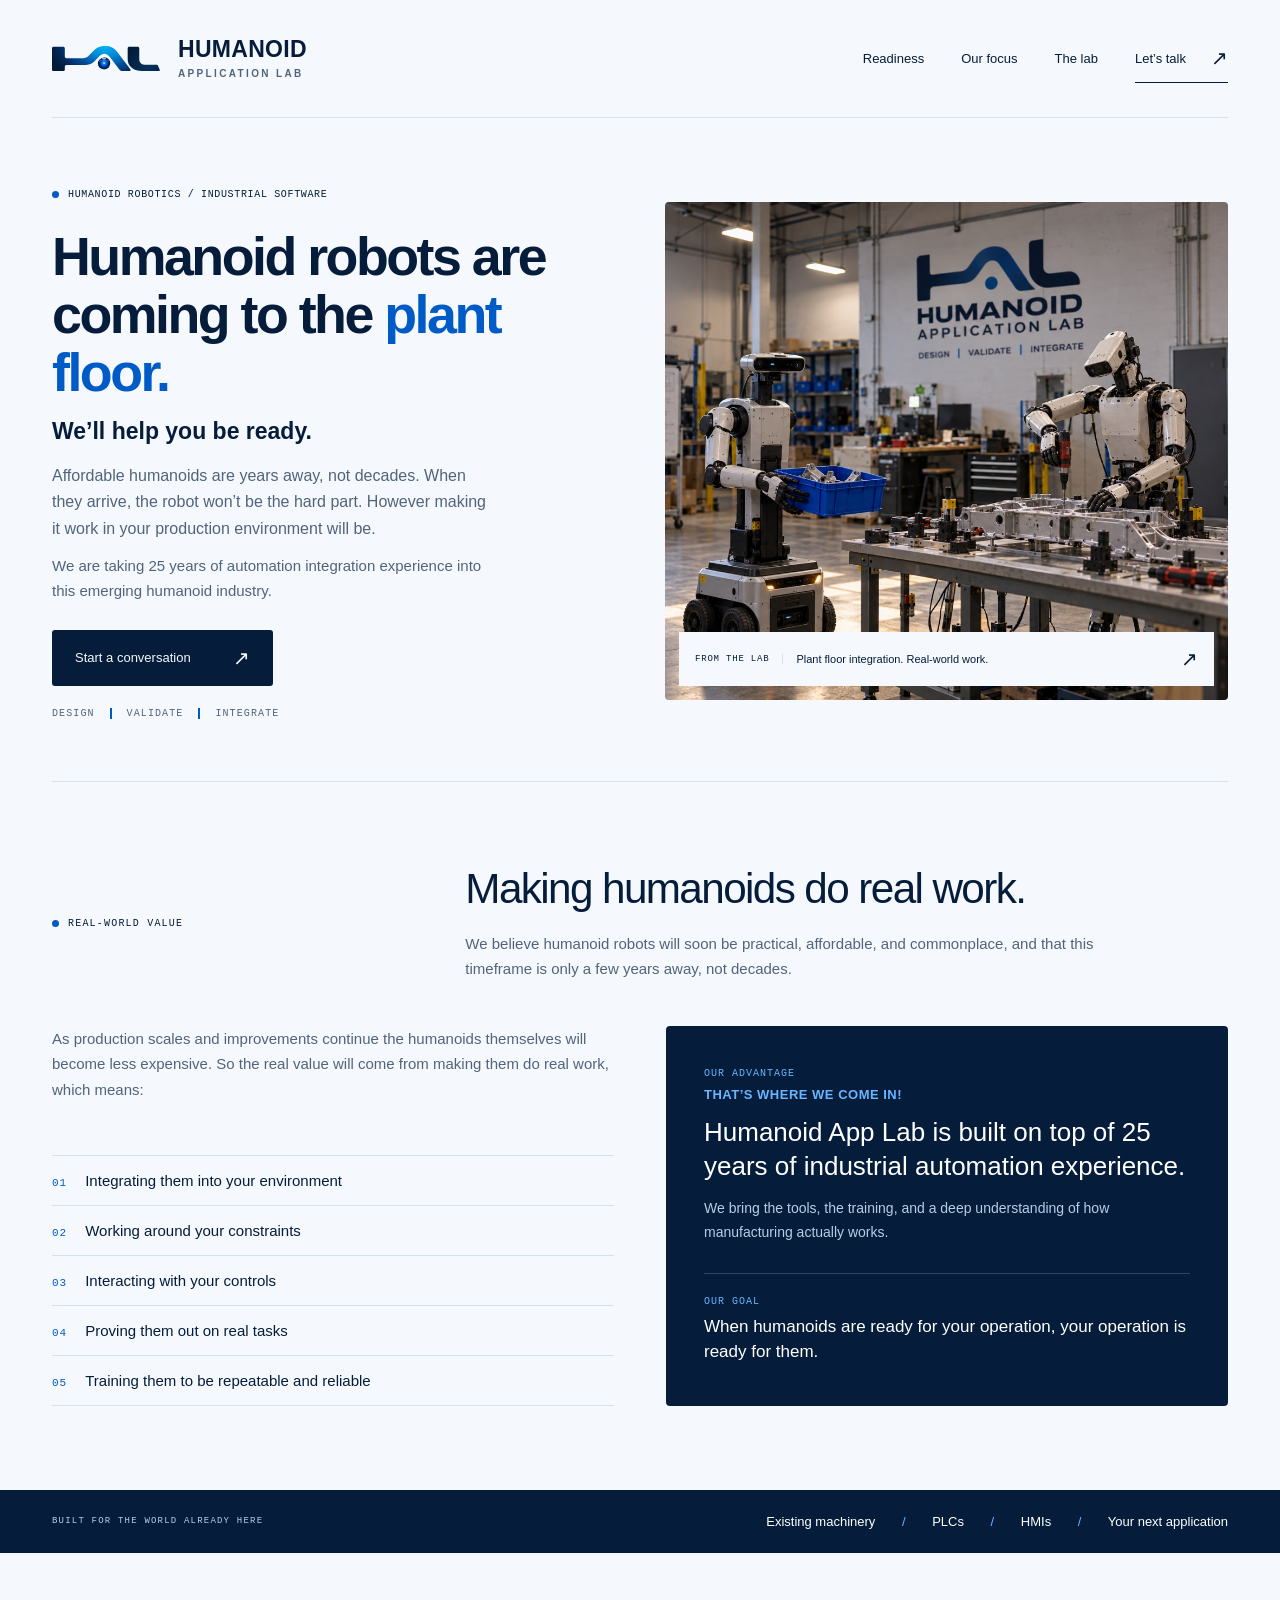
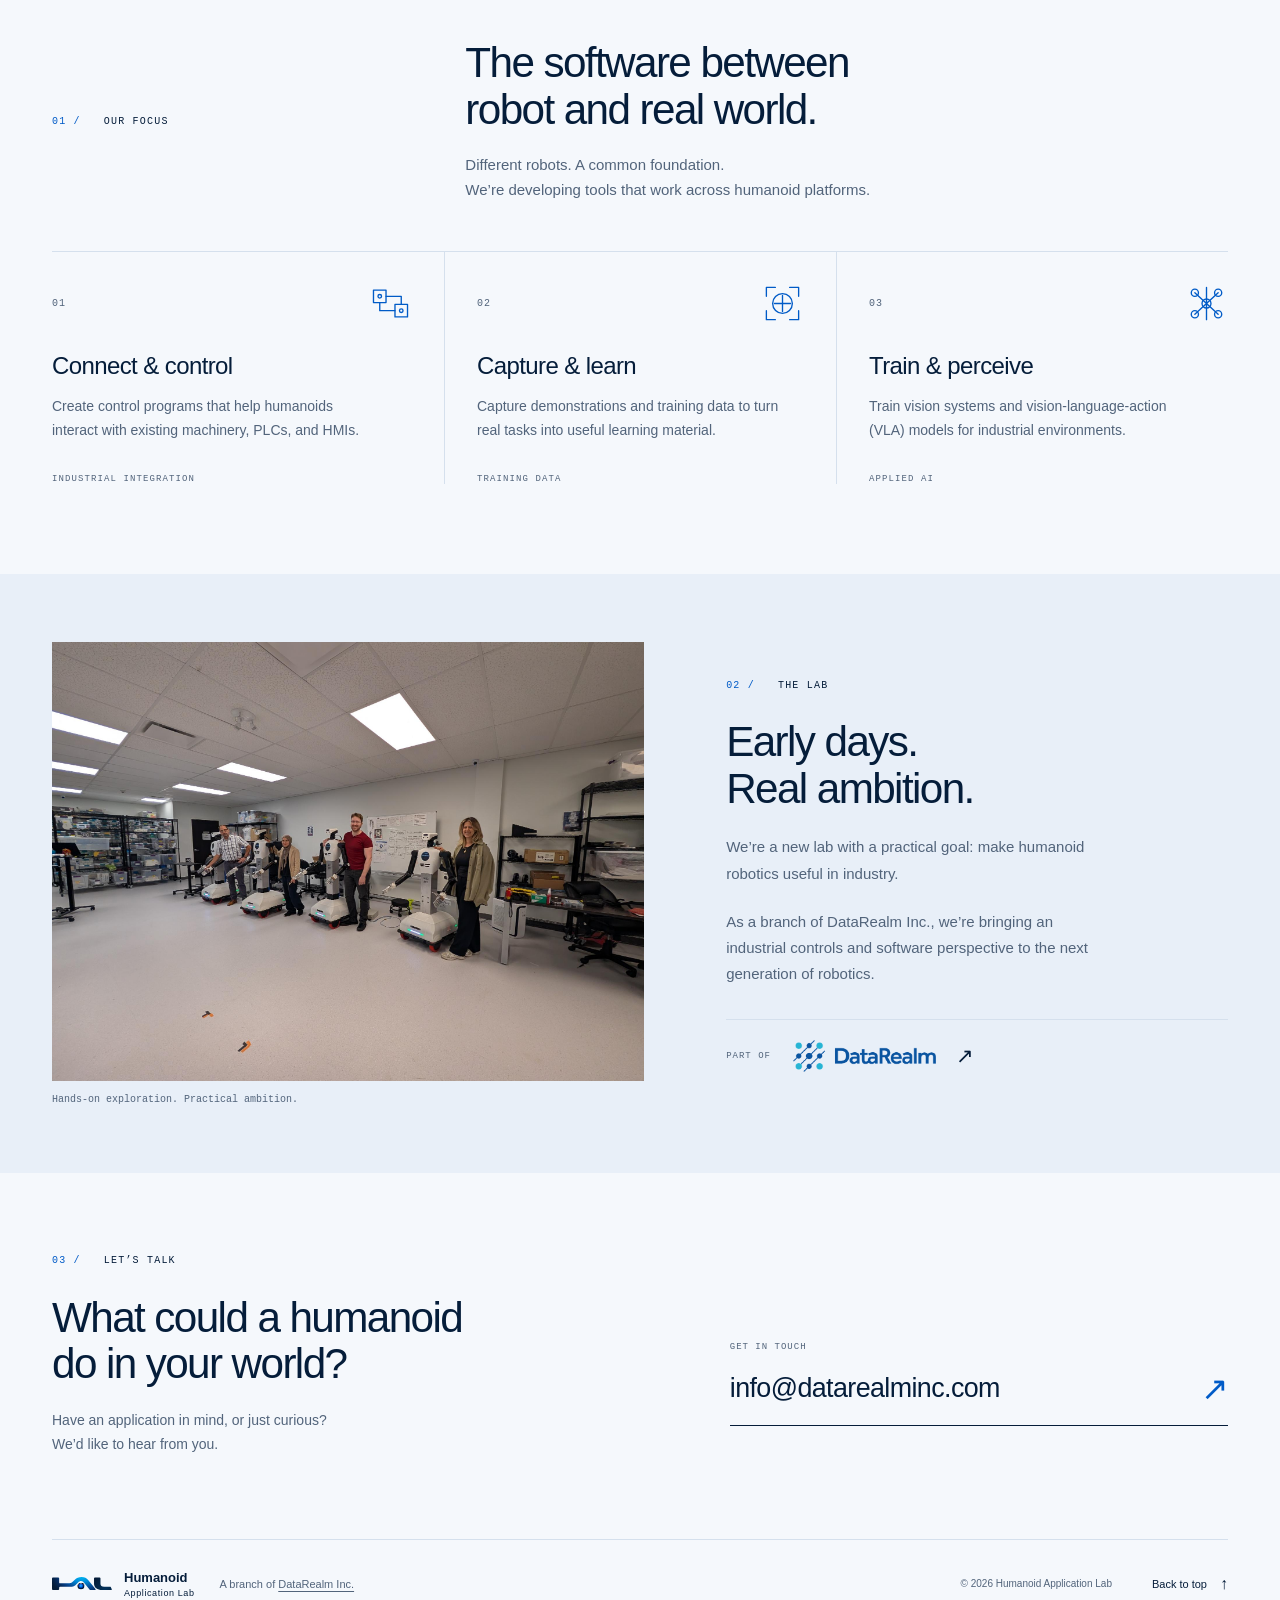
==== commit dbbdde59: "new logo" ====
--- a/index.html
+++ b/index.html
@@ -14,7 +14,7 @@
   <a class="skip-link" href="#main">Skip to content</a>
   <header class="site-header wrap">
     <a class="brand" href="#" aria-label="Humanoid Application Lab home">
-      <img class="brand-mark" src="img/hal.svg" alt="" width="1200" height="380">
+      <img class="brand-mark" src="img/hal.svg" alt="" width="1490" height="346">
       <span class="brand-name">HUMANOID<span class="brand-sub">APPLICATION LAB</span></span>
     </a>
     <nav aria-label="Main navigation">
@@ -114,6 +114,6 @@
       <div class="contact-grid"><div><h2 id="contact-title">What could a humanoid<br>do in your world?</h2><p>Have an application in mind, or just curious?<br>We’d like to hear from you.</p></div><a class="contact-link" href="mailto:info@datarealminc.com"><span class="mono">GET IN TOUCH</span><span class="email">info@datarealminc.com <span aria-hidden="true">↗</span></span></a></div>
     </section>
   </main>
-  <footer class="site-footer wrap"><a class="footer-brand" href="#"><img src="img/hal.svg" alt="" width="1200" height="380"><span>Humanoid<span class="footer-brand-sub">Application Lab</span></span></a><p>A branch of <a href="https://www.datarealminc.com/" target="_blank" rel="noopener noreferrer">DataRealm Inc.</a></p><span class="copyright">© <span id="year">2026</span> Humanoid Application Lab</span><a class="back-top" href="#">Back to top <span aria-hidden="true">↑</span></a></footer>
+  <footer class="site-footer wrap"><a class="footer-brand" href="#"><img src="img/hal.svg" alt="" width="1490" height="346"><span>Humanoid<span class="footer-brand-sub">Application Lab</span></span></a><p>A branch of <a href="https://www.datarealminc.com/" target="_blank" rel="noopener noreferrer">DataRealm Inc.</a></p><span class="copyright">© <span id="year">2026</span> Humanoid Application Lab</span><a class="back-top" href="#">Back to top <span aria-hidden="true">↑</span></a></footer>
 </body>
 </html>
--- a/style.css
+++ b/style.css
@@ -1,8 +1,8 @@
 @charset "UTF-8";
 :root{--paper:#f5f8fc;--ink:#051d3a;--muted:#52647b;--line:#d5e0ed;--blue:#005bc7;--light-blue:#e0edff;--white:#fff;--mono:"SFMono-Regular",Consolas,"Liberation Mono",monospace}
-*{box-sizing:border-box}html{scroll-behavior:smooth;scroll-padding-top:32px}body{margin:0;background:var(--paper);color:var(--ink);font-family:Arial,Helvetica,sans-serif;-webkit-font-smoothing:antialiased}a{color:inherit;text-decoration:none}button,a{-webkit-tap-highlight-color:transparent}a:focus-visible{outline:2px solid var(--blue);outline-offset:6px}img{display:block;max-width:100%;height:auto}figure,p,h1,h2,h3{margin:0}::selection{background:var(--light-blue);color:var(--ink)}.wrap{width:min(1280px,calc(100% - 104px));margin-inline:auto}.skip-link{position:fixed;top:12px;left:12px;padding:14px;background:var(--ink);color:white;z-index:10;transform:translateY(-160%)}.skip-link:focus{transform:translateY(0)}.site-header{height:118px;display:flex;align-items:center;justify-content:space-between;border-bottom:1px solid var(--line)}.brand{display:flex;align-items:center;gap:18px;font-size:23px;font-weight:800;letter-spacing:.3px;line-height:1.08}.brand-name{white-space:nowrap}.brand-sub{display:block;font-size:10px;font-weight:600;letter-spacing:2.35px;margin-top:7px;color:var(--muted)}.brand-mark{width:108px;height:auto;flex-shrink:0}.site-header nav{display:flex;align-items:center;gap:37px;font-size:13px}.site-header nav a{padding-block:12px}.site-header nav a:hover{color:var(--blue)}.nav-contact{display:flex;gap:25px;align-items:center;border-bottom:1px solid var(--ink)}.nav-contact span{font-size:20px}.hero{display:grid;grid-template-columns:1fr 1fr;gap:50px;padding-block:66px 62px;align-items:center}.eyebrow{font-family:var(--mono);font-size:10px;font-weight:500;letter-spacing:1.2px;line-height:1.7;display:inline-flex;align-items:center;gap:9px}.hero .eyebrow{letter-spacing:.65px}.status-dot{display:block;width:7px;height:7px;background:var(--blue);border-radius:50%;flex-shrink:0}h1{font-size:clamp(38px,4.2vw,62px);letter-spacing:-2.5px;line-height:1.08;font-weight:600;margin-top:24px}h1>span{color:var(--blue)}.hero-tagline{font-size:clamp(19px,2vw,23px);font-weight:600;color:var(--ink);margin-top:16px;line-height:1.3}.hero-description{font-size:16px;line-height:1.65;max-width:440px;color:var(--muted);margin-top:16px}.hero-subtext{font-size:15px;line-height:1.65;max-width:440px;color:var(--muted);margin-top:12px}.button{display:inline-flex;align-items:center;gap:42px;background:var(--ink);color:var(--paper);padding:18px 23px;border-radius:3px;font-size:13px;margin-top:26px;transition:background .2s}.button:hover{background:var(--blue)}.button span{font-size:20px;line-height:1}.hero-note{display:flex;align-items:center;gap:15px;font-family:var(--mono);font-size:10px;letter-spacing:1.1px;text-transform:uppercase;color:var(--muted);margin-top:22px}.hero-note span+span{border-left:2px solid var(--blue);padding-left:15px}.hero-photo{position:relative;height:498px;background:var(--line);border-radius:4px;overflow:hidden}.hero-photo>img{height:100%;width:100%;object-fit:cover;object-position:center}.hero-photo figcaption{position:absolute;bottom:14px;left:14px;right:14px;background:var(--paper);display:flex;align-items:center;gap:13px;padding:15px 16px;font-size:11px}.photo-label{font:9px var(--mono);letter-spacing:.8px;border-right:1px solid var(--line);padding-right:13px}.hero-photo figcaption>span:last-child{margin-left:auto;font-size:20px}.readiness-section{padding-block:84px;border-top:1px solid var(--line)}.readiness-lead{font-size:16px;line-height:1.65;color:var(--ink);font-weight:500;margin-top:20px;max-width:680px}.readiness-grid{display:grid;grid-template-columns:1fr 1fr;gap:52px;margin-top:44px;align-items:stretch}.readiness-col{display:flex;flex-direction:column;justify-content:space-between}.readiness-body{font-size:15px;line-height:1.7;color:var(--muted);margin-bottom:24px}.readiness-list{list-style:none;padding:0;margin:0;border-top:1px solid var(--line)}.readiness-list li{display:flex;align-items:baseline;gap:18px;padding-block:16px;border-bottom:1px solid var(--line);font-size:15px;font-weight:500;color:var(--ink)}.readiness-list .mono{color:var(--blue);font-size:11px;flex-shrink:0}.readiness-card{background:var(--ink);color:var(--white);padding:42px 38px;border-radius:4px;display:flex;flex-direction:column;justify-content:space-between}.card-label{font-size:9px;letter-spacing:1.2px;color:#69b5ff}.card-lead{font-size:13px;font-weight:600;letter-spacing:.5px;text-transform:uppercase;color:#69b5ff;margin-top:8px}.card-title{font-size:clamp(21px,2.1vw,26px);font-weight:500;line-height:1.3;margin-top:14px;color:var(--white)}.card-text{font-size:14px;line-height:1.7;color:#b8cee8;margin-top:14px}.card-goal{margin-top:28px;padding-top:22px;border-top:1px solid rgba(213,224,237,.2)}.goal-tag{font-size:9px;letter-spacing:1.2px;color:#69b5ff;display:block}.goal-desc{font-size:17px;font-weight:500;line-height:1.45;color:var(--white);margin-top:8px}.connection-band{background:var(--ink);color:var(--white);border-block:1px solid var(--ink)}.connection-inner{display:flex;align-items:center;justify-content:space-between;gap:24px;padding-block:23px}.connection-inner>.eyebrow{color:#b8cee8;font-size:9px}.connection-inner>p{font-size:13px}.connection-inner>p>span{color:#69b5ff;margin-inline:23px}.work-section{padding-block:87px 90px}.section-heading{display:grid;grid-template-columns:1fr 2fr;gap:32px}.section-number{color:var(--blue);margin-right:14px}h2{font-size:clamp(32px,3.3vw,46px);font-weight:500;line-height:1.1;letter-spacing:-1.6px}.section-heading>div>p{font-size:15px;line-height:1.65;color:var(--muted);margin-top:20px}.focus-grid{display:grid;grid-template-columns:repeat(3,1fr);margin-top:48px;border-top:1px solid var(--line)}.focus-item{padding:30px 32px 0;border-left:1px solid var(--line)}.focus-item:first-child{padding-left:0;border-left:0}.focus-item:last-child{padding-right:0}.focus-top{display:flex;align-items:center;justify-content:space-between;margin-bottom:27px}.mono{font-family:var(--mono);font-size:10px;letter-spacing:1px}.focus-top>.mono{color:var(--muted)}.focus-top svg{width:43px;height:43px;fill:none;stroke:var(--blue);stroke-width:1.5;stroke-linejoin:round;stroke-linecap:round}.focus-item h3{font-size:24px;font-weight:500;letter-spacing:-.6px}.focus-item p{font-size:14px;line-height:1.75;color:var(--muted);margin-top:14px;max-width:310px}.focus-tag{display:block;font-family:var(--mono);font-size:9px;letter-spacing:1.1px;margin-top:31px;color:var(--muted)}.lab-section{background:#e8eff8;padding-block:68px}.lab-grid{display:grid;grid-template-columns:1.18fr 1fr;gap:82px;align-items:center}.lab-photo>img{width:100%;aspect-ratio:1.35;object-fit:cover;object-position:center}.lab-photo figcaption{font-family:var(--mono);font-size:10px;color:var(--muted);margin-top:13px}.lab-copy h2{margin-top:25px}.lab-copy>p:not(.eyebrow){font-size:15px;line-height:1.75;color:var(--muted);max-width:380px;margin-top:22px}.parent-brand{border-top:1px solid var(--line);margin-top:31px;padding-top:20px;display:flex;align-items:center;gap:22px}.parent-brand>.mono{font-size:9px;color:var(--muted)}.parent-brand a{display:flex;align-items:center;gap:20px}.parent-brand img{width:143px;height:auto;mix-blend-mode:multiply}.parent-brand a>span{font-size:21px}.contact-section{padding-block:76px 82px}.contact-grid{display:grid;grid-template-columns:1.25fr 1fr;gap:55px;align-items:center;margin-top:26px}.contact-grid p{font-size:14px;line-height:1.7;color:var(--muted);margin-top:22px}.contact-link{display:block;border-bottom:1px solid var(--ink);padding-block:17px;transition:color .2s}.contact-link:hover{color:var(--blue)}.contact-link>.mono{display:block;color:var(--muted);font-size:9px;margin-bottom:17px}.email{display:flex;justify-content:space-between;align-items:center;gap:15px;font-size:clamp(19px,2.1vw,28px);letter-spacing:-.6px}.email>span{color:var(--blue);font-size:33px}.site-footer{border-top:1px solid var(--line);display:flex;align-items:center;gap:25px;min-height:88px;font-size:11px}.footer-brand{display:flex;align-items:center;gap:12px;font-size:13px;font-weight:700}.footer-brand img{width:60px;height:auto}.footer-brand-sub{display:block;font-size:9px;font-weight:500;letter-spacing:.6px;margin-top:3px}.site-footer p{color:var(--muted)}.site-footer p a{text-decoration:underline;text-underline-offset:3px}.copyright{margin-left:auto;color:var(--muted);font-size:10px}.back-top{margin-left:15px;display:flex;align-items:center;gap:13px}.back-top span{font-size:16px}
+*{box-sizing:border-box}html{scroll-behavior:smooth;scroll-padding-top:32px}body{margin:0;background:var(--paper);color:var(--ink);font-family:Arial,Helvetica,sans-serif;-webkit-font-smoothing:antialiased}a{color:inherit;text-decoration:none}button,a{-webkit-tap-highlight-color:transparent}a:focus-visible{outline:2px solid var(--blue);outline-offset:6px}img{display:block;max-width:100%;height:auto}figure,p,h1,h2,h3{margin:0}::selection{background:var(--light-blue);color:var(--ink)}.wrap{width:min(1280px,calc(100% - 104px));margin-inline:auto}.skip-link{position:fixed;top:12px;left:12px;padding:14px;background:var(--ink);color:white;z-index:10;transform:translateY(-160%)}.skip-link:focus{transform:translateY(0)}.site-header{height:118px;display:flex;align-items:center;justify-content:space-between;border-bottom:1px solid var(--line)}.brand{display:flex;align-items:center;gap:18px;font-size:23px;font-weight:800;letter-spacing:.3px;line-height:1.08}.brand-name{white-space:nowrap}.brand-sub{display:block;font-size:10px;font-weight:600;letter-spacing:2.35px;margin-top:7px;color:var(--muted)}.brand-mark{width:108px;height:auto;flex-shrink:0}.site-header nav{display:flex;align-items:center;gap:37px;font-size:13px}.site-header nav a{padding-block:12px}.site-header nav a:hover{color:var(--blue)}.nav-contact{display:flex;gap:25px;align-items:center;border-bottom:1px solid var(--ink)}.nav-contact span{font-size:20px}.hero{display:grid;grid-template-columns:1fr 1fr;gap:50px;padding-block:66px 62px;align-items:center}.eyebrow{font-family:var(--mono);font-size:10px;font-weight:500;letter-spacing:1.2px;line-height:1.7;display:inline-flex;align-items:center;gap:9px}.hero .eyebrow{letter-spacing:.65px}.status-dot{display:block;width:7px;height:7px;background:var(--blue);border-radius:50%;flex-shrink:0}h1{font-size:clamp(38px,4.2vw,62px);letter-spacing:-2.5px;line-height:1.08;font-weight:600;margin-top:24px}h1>span{color:var(--blue)}.hero-tagline{font-size:clamp(19px,2vw,23px);font-weight:600;color:var(--ink);margin-top:16px;line-height:1.3}.hero-description{font-size:16px;line-height:1.65;max-width:440px;color:var(--muted);margin-top:16px}.hero-subtext{font-size:15px;line-height:1.65;max-width:440px;color:var(--muted);margin-top:12px}.button{display:inline-flex;align-items:center;gap:42px;background:var(--ink);color:var(--paper);padding:18px 23px;border-radius:3px;font-size:13px;margin-top:26px;transition:background .2s}.button:hover{background:var(--blue)}.button span{font-size:20px;line-height:1}.hero-note{display:flex;align-items:center;gap:15px;font-family:var(--mono);font-size:10px;letter-spacing:1.1px;text-transform:uppercase;color:var(--muted);margin-top:22px}.hero-note span+span{border-left:2px solid var(--blue);padding-left:15px}.hero-photo{position:relative;height:498px;background:var(--line);border-radius:4px;overflow:hidden}.hero-photo>img{height:100%;width:100%;object-fit:cover;object-position:center}.hero-photo figcaption{position:absolute;bottom:14px;left:14px;right:14px;background:var(--paper);display:flex;align-items:center;gap:13px;padding:15px 16px;font-size:11px}.photo-label{font:9px var(--mono);letter-spacing:.8px;border-right:1px solid var(--line);padding-right:13px}.hero-photo figcaption>span:last-child{margin-left:auto;font-size:20px}.readiness-section{padding-block:84px;border-top:1px solid var(--line)}.readiness-lead{font-size:16px;line-height:1.65;color:var(--ink);font-weight:500;margin-top:20px;max-width:680px}.readiness-grid{display:grid;grid-template-columns:1fr 1fr;gap:52px;margin-top:44px;align-items:stretch}.readiness-col{display:flex;flex-direction:column;justify-content:space-between}.readiness-body{font-size:15px;line-height:1.7;color:var(--muted);margin-bottom:24px}.readiness-list{list-style:none;padding:0;margin:0;border-top:1px solid var(--line)}.readiness-list li{display:flex;align-items:baseline;gap:18px;padding-block:16px;border-bottom:1px solid var(--line);font-size:15px;font-weight:500;color:var(--ink)}.readiness-list .mono{color:var(--blue);font-size:11px;flex-shrink:0}.readiness-card{background:var(--ink);color:var(--white);padding:42px 38px;border-radius:4px;display:flex;flex-direction:column;justify-content:space-between}.card-label{font-size:9px;letter-spacing:1.2px;color:#69b5ff}.card-lead{font-size:13px;font-weight:600;letter-spacing:.5px;text-transform:uppercase;color:#69b5ff;margin-top:8px}.card-title{font-size:clamp(21px,2.1vw,26px);font-weight:500;line-height:1.3;margin-top:14px;color:var(--white)}.card-text{font-size:14px;line-height:1.7;color:#b8cee8;margin-top:14px}.card-goal{margin-top:28px;padding-top:22px;border-top:1px solid rgba(213,224,237,.2)}.goal-tag{font-size:9px;letter-spacing:1.2px;color:#69b5ff;display:block}.goal-desc{font-size:17px;font-weight:500;line-height:1.45;color:var(--white);margin-top:8px}.connection-band{background:var(--ink);color:var(--white);border-block:1px solid var(--ink)}.connection-inner{display:flex;align-items:center;justify-content:space-between;gap:24px;padding-block:23px}.connection-inner>.eyebrow{color:#b8cee8;font-size:9px}.connection-inner>p{font-size:13px}.connection-inner>p>span{color:#69b5ff;margin-inline:23px}.work-section{padding-block:87px 90px}.section-heading{display:grid;grid-template-columns:1fr 2fr;gap:32px}.section-number{color:var(--blue);margin-right:14px}h2{font-size:clamp(32px,3.3vw,46px);font-weight:500;line-height:1.1;letter-spacing:-1.6px}.section-heading>div>p{font-size:15px;line-height:1.65;color:var(--muted);margin-top:20px}.focus-grid{display:grid;grid-template-columns:repeat(3,1fr);margin-top:48px;border-top:1px solid var(--line)}.focus-item{padding:30px 32px 0;border-left:1px solid var(--line)}.focus-item:first-child{padding-left:0;border-left:0}.focus-item:last-child{padding-right:0}.focus-top{display:flex;align-items:center;justify-content:space-between;margin-bottom:27px}.mono{font-family:var(--mono);font-size:10px;letter-spacing:1px}.focus-top>.mono{color:var(--muted)}.focus-top svg{width:43px;height:43px;fill:none;stroke:var(--blue);stroke-width:1.5;stroke-linejoin:round;stroke-linecap:round}.focus-item h3{font-size:24px;font-weight:500;letter-spacing:-.6px}.focus-item p{font-size:14px;line-height:1.75;color:var(--muted);margin-top:14px;max-width:310px}.focus-tag{display:block;font-family:var(--mono);font-size:9px;letter-spacing:1.1px;margin-top:31px;color:var(--muted)}.lab-section{background:#e8eff8;padding-block:68px}.lab-grid{display:grid;grid-template-columns:1.18fr 1fr;gap:82px;align-items:center}.lab-photo>img{width:100%;aspect-ratio:1.35;object-fit:cover;object-position:center}.lab-photo figcaption{font-family:var(--mono);font-size:10px;color:var(--muted);margin-top:13px}.lab-copy h2{margin-top:25px}.lab-copy>p:not(.eyebrow){font-size:15px;line-height:1.75;color:var(--muted);max-width:380px;margin-top:22px}.parent-brand{border-top:1px solid var(--line);margin-top:31px;padding-top:20px;display:flex;align-items:center;gap:22px}.parent-brand>.mono{font-size:9px;color:var(--muted)}.parent-brand a{display:flex;align-items:center;gap:20px}.parent-brand img{width:143px;height:auto;mix-blend-mode:multiply}.parent-brand a>span{font-size:21px}.contact-section{padding-block:76px 82px}.contact-grid{display:grid;grid-template-columns:1.25fr 1fr;gap:55px;align-items:center;margin-top:26px}.contact-grid p{font-size:14px;line-height:1.7;color:var(--muted);margin-top:22px}.contact-link{display:block;border-bottom:1px solid var(--ink);padding-block:17px;transition:color .2s}.contact-link:hover{color:var(--blue)}.contact-link>.mono{display:block;color:var(--muted);font-size:9px;margin-bottom:17px}.email{display:flex;justify-content:space-between;align-items:center;gap:15px;font-size:clamp(19px,2.1vw,28px);letter-spacing:-.6px}.email>span{color:var(--blue);font-size:33px}.site-footer{border-top:1px solid var(--line);display:flex;align-items:center;gap:25px;min-height:88px;font-size:11px}.footer-brand{display:flex;align-items:center;gap:12px;font-size:13px;font-weight:700}.footer-brand img{width:60px;height:auto}.footer-brand-sub{display:block;font-size:9px;font-weight:500;letter-spacing:.6px;margin-top:3px}.site-footer p{color:var(--muted)}.site-footer p a{text-decoration:underline;text-underline-offset:3px}.copyright{margin-left:auto;color:var(--muted);font-size:10px}.back-top{margin-left:15px;display:flex;align-items:center;gap:13px}.back-top span{font-size:16px}.not-found{min-height:calc(100vh - 206px);min-height:calc(100svh - 206px);display:flex;align-items:center;padding-block:64px}.not-found-box{max-width:580px}.not-found-desc{font-size:16px;line-height:1.65;color:var(--muted);margin-top:16px}.not-found-subtext{font-family:var(--mono);font-size:10px;letter-spacing:1px;color:var(--muted);margin-top:24px}
 @media(min-width:1550px){.hero{gap:85px}.hero-photo{height:540px}}
 @media(max-width:1050px){.wrap{width:calc(100% - 64px)}.hero{gap:30px}.hero-photo{height:450px}h1{font-size:clamp(34px,4.5vw,50px);letter-spacing:-2px}.hero .eyebrow{font-size:8px}.hero-photo figcaption{flex-wrap:wrap;font-size:10px;gap:8px}.photo-label{font-size:8px;padding-right:8px}.readiness-grid{gap:32px}.connection-inner>p>span{margin-inline:10px}.lab-grid{gap:42px}.contact-grid{gap:32px}.email{font-size:22px}.site-footer{gap:15px}.copyright{font-size:9px}}
-@media(max-width:760px){.wrap{width:calc(100% - 40px)}.site-header{height:94px}.brand{font-size:18px;gap:12px}.brand-sub{font-size:8px;letter-spacing:1.6px;margin-top:5px}.brand-mark{width:76px;height:auto}.site-header nav{gap:20px;font-size:12px}.site-header nav>a:not(.nav-contact){display:none}.nav-contact{gap:20px}.hero{grid-template-columns:1fr;padding-block:43px 32px;gap:36px}.hero .eyebrow{font-size:9px}h1{font-size:clamp(30px,7.8vw,44px);letter-spacing:-1.5px;margin-top:20px}.hero-tagline{font-size:18px;margin-top:12px}.hero-description{margin-top:14px;font-size:15px;max-width:none}.hero-subtext{margin-top:10px;font-size:14px;max-width:none}.button{margin-top:24px}.hero-photo{height:auto;aspect-ratio:1.25}.hero-photo>img{height:100%;position:absolute;object-position:center}.hero-photo figcaption{padding:13px;font-size:11px;flex-wrap:nowrap}.photo-label{font-size:8px}.readiness-section{padding-block:52px}.readiness-grid{grid-template-columns:1fr;gap:32px;margin-top:28px}.readiness-card{padding:30px 24px}.card-title{font-size:20px}.connection-inner{display:block;padding-block:20px}.connection-inner>p{font-size:11px;margin-top:10px;display:flex;align-items:center;flex-wrap:wrap;gap:10px}.connection-inner>p>span{margin:0}.work-section{padding-block:52px}.section-heading{grid-template-columns:1fr;gap:21px}h2{font-size:37px;letter-spacing:-1.4px}.section-heading>div>p{font-size:14px;margin-top:16px}.focus-grid{grid-template-columns:1fr;margin-top:30px}.focus-item,.focus-item:first-child,.focus-item:last-child{position:relative;border-left:0;border-bottom:1px solid var(--line);padding:25px 0}.focus-item:last-child{border-bottom:0;padding-bottom:0}.focus-top{margin-bottom:12px}.focus-top svg{position:absolute;right:0;top:24px;width:36px;height:36px}.focus-item h3{font-size:23px}.focus-item p{max-width:90%;margin-top:10px}.focus-tag{margin-top:18px;font-size:8px}.lab-section{padding-block:40px}.lab-grid{grid-template-columns:1fr;gap:30px}.lab-copy{grid-row:1}.lab-copy h2{margin-top:20px}.lab-copy>p:not(.eyebrow){max-width:none;font-size:14px;margin-top:18px}.parent-brand{margin-top:24px;padding-top:15px}.lab-photo>img{aspect-ratio:1.2}.contact-section{padding-block:48px}.contact-grid{grid-template-columns:1fr;gap:24px;margin-top:22px}.contact-grid h2{font-size:34px}.contact-grid p{margin-top:18px}.contact-link{max-width:470px}.email{font-size:clamp(19px,5.8vw,29px)}.site-footer{flex-wrap:wrap;gap:12px 20px;padding-block:24px}.footer-brand{flex-basis:calc(50% - 10px)}.site-footer p{margin-left:auto}.copyright{margin-left:0}.back-top{margin-left:auto}}
+@media(max-width:760px){.wrap{width:calc(100% - 40px)}.site-header{height:94px}.brand{font-size:18px;gap:12px}.brand-sub{font-size:8px;letter-spacing:1.6px;margin-top:5px}.brand-mark{width:76px;height:auto}.site-header nav{gap:20px;font-size:12px}.site-header nav>a:not(.nav-contact){display:none}.nav-contact{gap:20px}.hero{grid-template-columns:1fr;padding-block:43px 32px;gap:36px}.hero .eyebrow{font-size:9px}h1{font-size:clamp(30px,7.8vw,44px);letter-spacing:-1.5px;margin-top:20px}.hero-tagline{font-size:18px;margin-top:12px}.hero-description{margin-top:14px;font-size:15px;max-width:none}.hero-subtext{margin-top:10px;font-size:14px;max-width:none}.button{margin-top:24px}.hero-photo{height:auto;aspect-ratio:1.25}.hero-photo>img{height:100%;position:absolute;object-position:center}.hero-photo figcaption{padding:13px;font-size:11px;flex-wrap:nowrap}.photo-label{font-size:8px}.readiness-section{padding-block:52px}.readiness-grid{grid-template-columns:1fr;gap:32px;margin-top:28px}.readiness-card{padding:30px 24px}.card-title{font-size:20px}.connection-inner{display:block;padding-block:20px}.connection-inner>p{font-size:11px;margin-top:10px;display:flex;align-items:center;flex-wrap:wrap;gap:10px}.connection-inner>p>span{margin:0}.work-section{padding-block:52px}.section-heading{grid-template-columns:1fr;gap:21px}h2{font-size:37px;letter-spacing:-1.4px}.section-heading>div>p{font-size:14px;margin-top:16px}.focus-grid{grid-template-columns:1fr;margin-top:30px}.focus-item,.focus-item:first-child,.focus-item:last-child{position:relative;border-left:0;border-bottom:1px solid var(--line);padding:25px 0}.focus-item:last-child{border-bottom:0;padding-bottom:0}.focus-top{margin-bottom:12px}.focus-top svg{position:absolute;right:0;top:24px;width:36px;height:36px}.focus-item h3{font-size:23px}.focus-item p{max-width:90%;margin-top:10px}.focus-tag{margin-top:18px;font-size:8px}.lab-section{padding-block:40px}.lab-grid{grid-template-columns:1fr;gap:30px}.lab-copy{grid-row:1}.lab-copy h2{margin-top:20px}.lab-copy>p:not(.eyebrow){max-width:none;font-size:14px;margin-top:18px}.parent-brand{margin-top:24px;padding-top:15px}.lab-photo>img{aspect-ratio:1.2}.contact-section{padding-block:48px}.contact-grid{grid-template-columns:1fr;gap:24px;margin-top:22px}.contact-grid h2{font-size:34px}.contact-grid p{margin-top:18px}.contact-link{max-width:470px}.email{font-size:clamp(19px,5.8vw,29px)}.site-footer{flex-wrap:wrap;gap:12px 20px;padding-block:24px}.footer-brand{flex-basis:calc(50% - 10px)}.site-footer p{margin-left:auto}.copyright{margin-left:0}.back-top{margin-left:auto}.not-found{min-height:calc(100vh - 234px);padding-block:48px}}
 @media(max-width:380px){.brand{font-size:16px;gap:9px}.brand-sub{font-size:7px;letter-spacing:1.5px}.brand-mark{width:62px}.site-header nav{font-size:11px}.nav-contact{gap:10px}h1{font-size:clamp(26px,8.5vw,32px);letter-spacing:-1px}.site-footer p{margin-left:0}.footer-brand{flex-basis:100%}}
 @media(prefers-reduced-motion:reduce){html{scroll-behavior:auto}*{transition:none!important}}
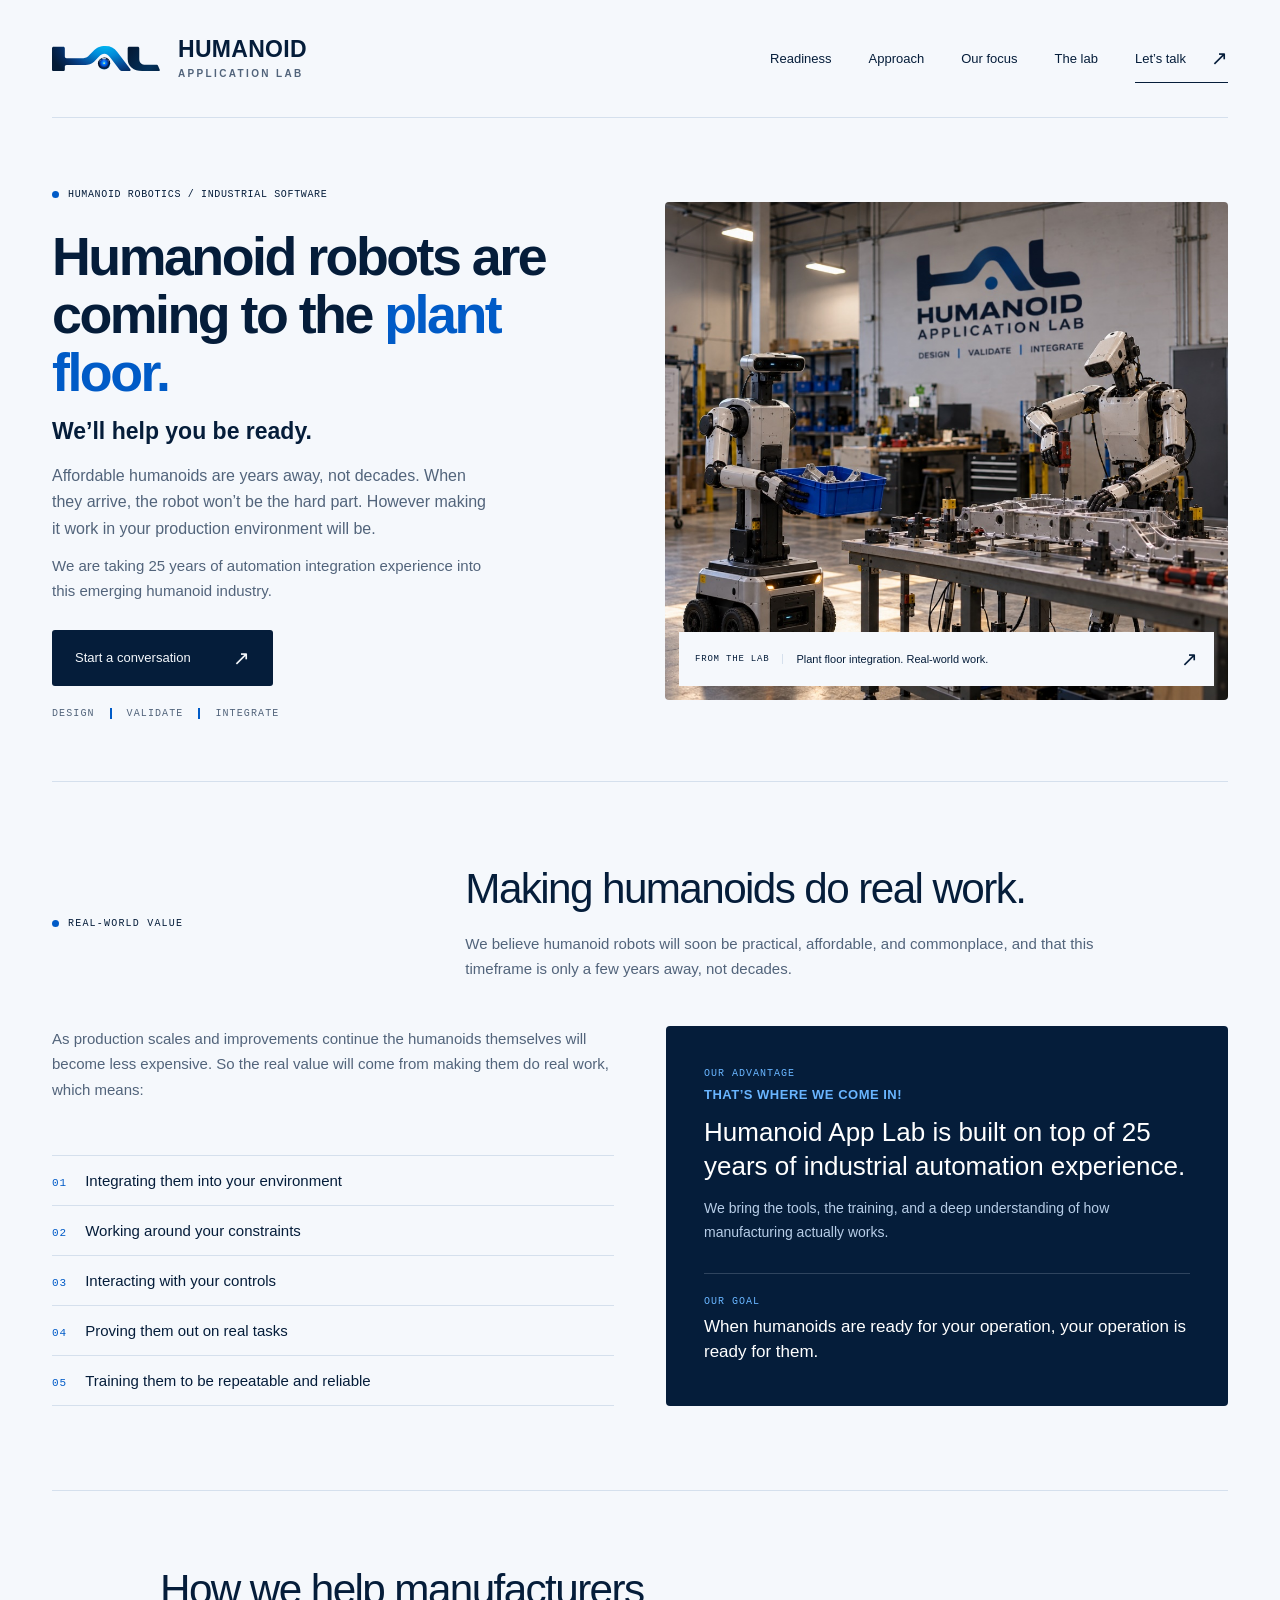
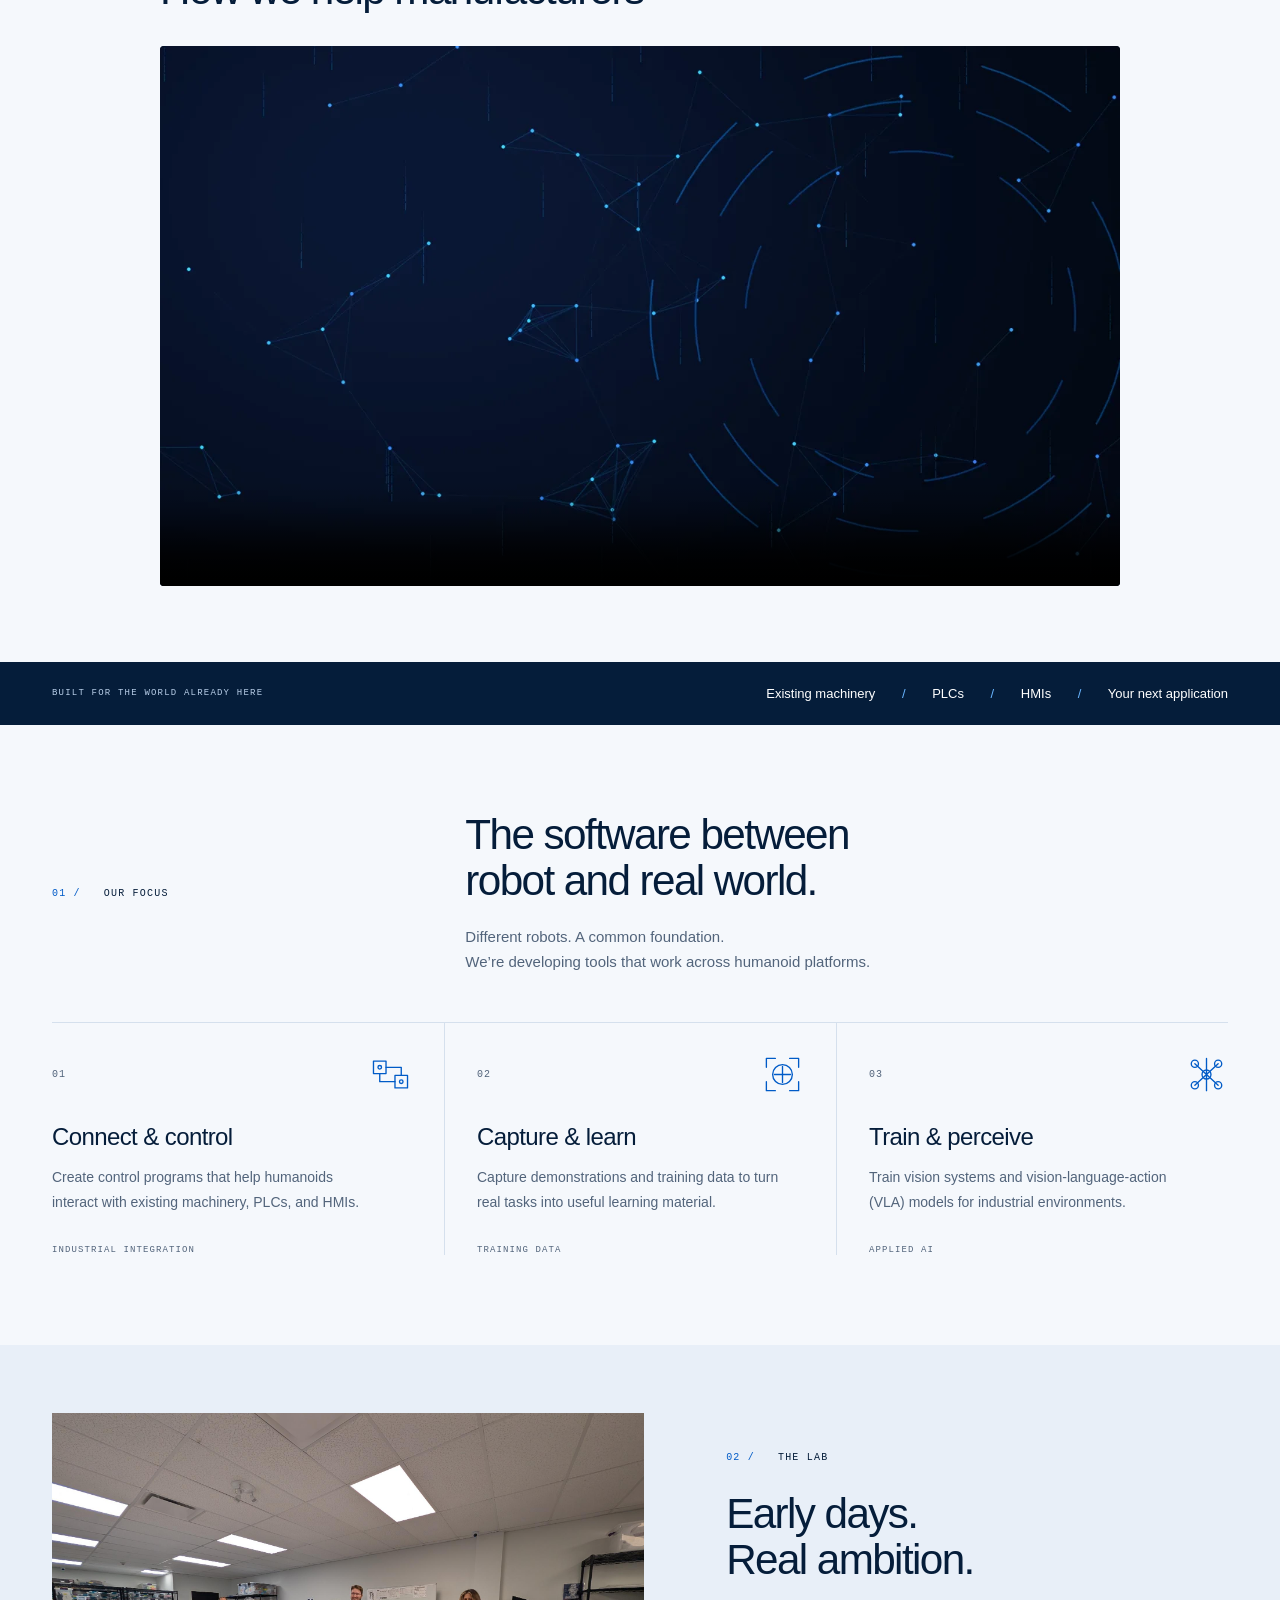
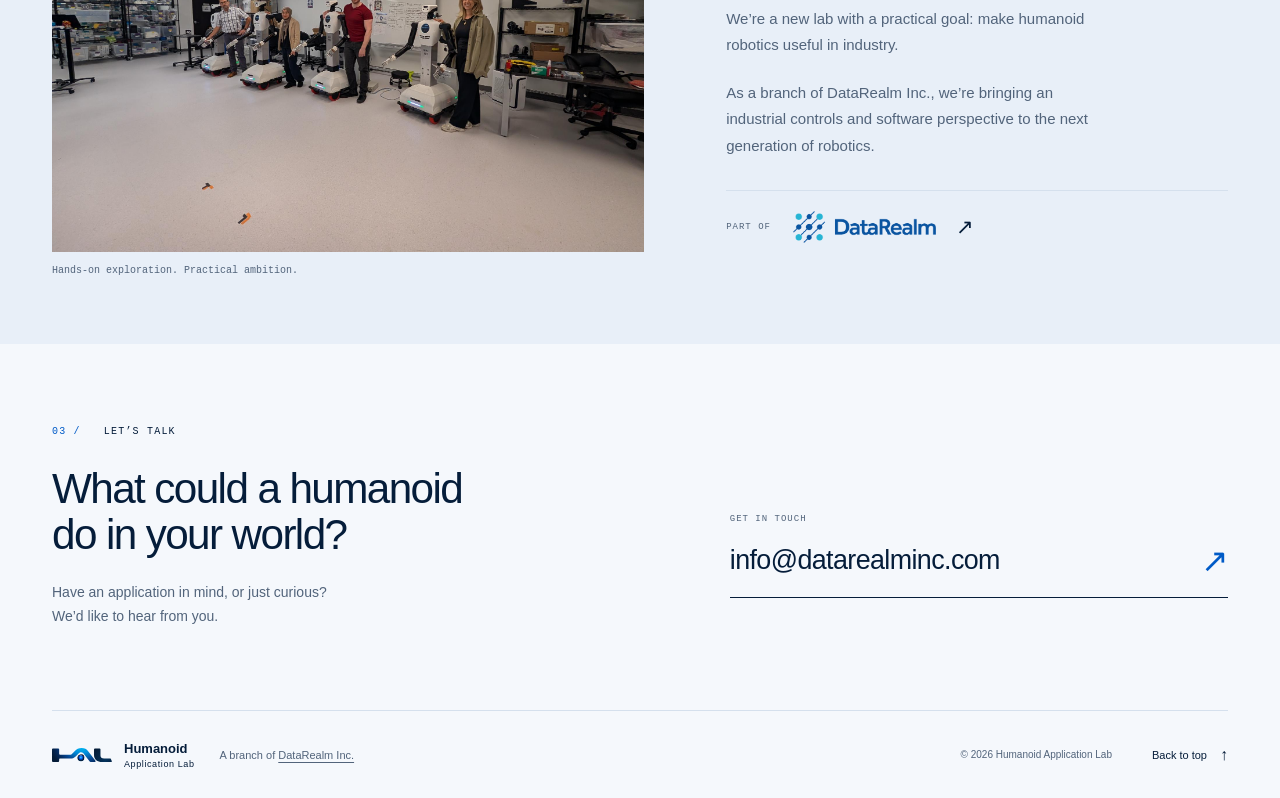
==== commit 84f03c8b: "video" ====
--- a/index.html
+++ b/index.html
@@ -6,7 +6,7 @@
   <meta name="theme-color" content="#f5f8fc">
   <meta name="description" content="Humanoid Application Lab brings 25 years of industrial automation integration experience to humanoid robotics. Preparing your operation for humanoids.">
   <title>Humanoid Application Lab — Humanoid robots are coming to the plant floor.</title>
-  <link rel="icon" type="image/svg+xml" href="favicon.svg">
+  <link rel="icon" type="image/x-icon" href="icon.ico">
   <link rel="stylesheet" href="style.css">
   <script src="script.js" defer></script>
 </head>
@@ -14,11 +14,12 @@
   <a class="skip-link" href="#main">Skip to content</a>
   <header class="site-header wrap">
     <a class="brand" href="#" aria-label="Humanoid Application Lab home">
-      <img class="brand-mark" src="img/hal.svg" alt="" width="1490" height="346">
+      <img class="brand-mark" src="img/logo.svg" alt="" width="1490" height="346">
       <span class="brand-name">HUMANOID<span class="brand-sub">APPLICATION LAB</span></span>
     </a>
     <nav aria-label="Main navigation">
       <a href="#readiness">Readiness</a>
+      <a class="nav-video" href="#video">Approach</a>
       <a href="#work">Our focus</a>
       <a href="#lab">The lab</a>
       <a class="nav-contact" href="#contact">Let’s talk <span aria-hidden="true">↗</span></a>
@@ -74,6 +75,17 @@
       </div>
     </section>
 
+    <section id="video" class="video-section wrap" aria-labelledby="video-title">
+      <div class="video-section-content">
+        <h2 id="video-title">How we help manufacturers</h2>
+        <video id="intro-video" class="intro-video" aria-label="Humanoid Application Lab overview"
+          width="1280" height="720" poster="img/hal-poster.webp" preload="none" muted playsinline controls>
+          <source src="img/hal.mp4" type="video/mp4">
+          <a href="img/hal.mp4">Download the Humanoid Application Lab overview</a>
+        </video>
+      </div>
+    </section>
+
     <div class="connection-band">
       <div class="wrap connection-inner"><span class="eyebrow">BUILT FOR THE WORLD ALREADY HERE</span><p>Existing machinery <span aria-hidden="true">/</span> PLCs <span aria-hidden="true">/</span> HMIs <span aria-hidden="true">/</span> Your next application</p></div>
     </div>
@@ -114,6 +126,6 @@
       <div class="contact-grid"><div><h2 id="contact-title">What could a humanoid<br>do in your world?</h2><p>Have an application in mind, or just curious?<br>We’d like to hear from you.</p></div><a class="contact-link" href="mailto:info@datarealminc.com"><span class="mono">GET IN TOUCH</span><span class="email">info@datarealminc.com <span aria-hidden="true">↗</span></span></a></div>
     </section>
   </main>
-  <footer class="site-footer wrap"><a class="footer-brand" href="#"><img src="img/hal.svg" alt="" width="1490" height="346"><span>Humanoid<span class="footer-brand-sub">Application Lab</span></span></a><p>A branch of <a href="https://www.datarealminc.com/" target="_blank" rel="noopener noreferrer">DataRealm Inc.</a></p><span class="copyright">© <span id="year">2026</span> Humanoid Application Lab</span><a class="back-top" href="#">Back to top <span aria-hidden="true">↑</span></a></footer>
+  <footer class="site-footer wrap"><a class="footer-brand" href="#"><img src="img/logo.svg" alt="" width="1490" height="346"><span>Humanoid<span class="footer-brand-sub">Application Lab</span></span></a><p>A branch of <a href="https://www.datarealminc.com/" target="_blank" rel="noopener noreferrer">DataRealm Inc.</a></p><span class="copyright">© <span id="year">2026</span> Humanoid Application Lab</span><a class="back-top" href="#">Back to top <span aria-hidden="true">↑</span></a></footer>
 </body>
 </html>
--- a/style.css
+++ b/style.css
@@ -2,7 +2,28 @@
 :root{--paper:#f5f8fc;--ink:#051d3a;--muted:#52647b;--line:#d5e0ed;--blue:#005bc7;--light-blue:#e0edff;--white:#fff;--mono:"SFMono-Regular",Consolas,"Liberation Mono",monospace}
 *{box-sizing:border-box}html{scroll-behavior:smooth;scroll-padding-top:32px}body{margin:0;background:var(--paper);color:var(--ink);font-family:Arial,Helvetica,sans-serif;-webkit-font-smoothing:antialiased}a{color:inherit;text-decoration:none}button,a{-webkit-tap-highlight-color:transparent}a:focus-visible{outline:2px solid var(--blue);outline-offset:6px}img{display:block;max-width:100%;height:auto}figure,p,h1,h2,h3{margin:0}::selection{background:var(--light-blue);color:var(--ink)}.wrap{width:min(1280px,calc(100% - 104px));margin-inline:auto}.skip-link{position:fixed;top:12px;left:12px;padding:14px;background:var(--ink);color:white;z-index:10;transform:translateY(-160%)}.skip-link:focus{transform:translateY(0)}.site-header{height:118px;display:flex;align-items:center;justify-content:space-between;border-bottom:1px solid var(--line)}.brand{display:flex;align-items:center;gap:18px;font-size:23px;font-weight:800;letter-spacing:.3px;line-height:1.08}.brand-name{white-space:nowrap}.brand-sub{display:block;font-size:10px;font-weight:600;letter-spacing:2.35px;margin-top:7px;color:var(--muted)}.brand-mark{width:108px;height:auto;flex-shrink:0}.site-header nav{display:flex;align-items:center;gap:37px;font-size:13px}.site-header nav a{padding-block:12px}.site-header nav a:hover{color:var(--blue)}.nav-contact{display:flex;gap:25px;align-items:center;border-bottom:1px solid var(--ink)}.nav-contact span{font-size:20px}.hero{display:grid;grid-template-columns:1fr 1fr;gap:50px;padding-block:66px 62px;align-items:center}.eyebrow{font-family:var(--mono);font-size:10px;font-weight:500;letter-spacing:1.2px;line-height:1.7;display:inline-flex;align-items:center;gap:9px}.hero .eyebrow{letter-spacing:.65px}.status-dot{display:block;width:7px;height:7px;background:var(--blue);border-radius:50%;flex-shrink:0}h1{font-size:clamp(38px,4.2vw,62px);letter-spacing:-2.5px;line-height:1.08;font-weight:600;margin-top:24px}h1>span{color:var(--blue)}.hero-tagline{font-size:clamp(19px,2vw,23px);font-weight:600;color:var(--ink);margin-top:16px;line-height:1.3}.hero-description{font-size:16px;line-height:1.65;max-width:440px;color:var(--muted);margin-top:16px}.hero-subtext{font-size:15px;line-height:1.65;max-width:440px;color:var(--muted);margin-top:12px}.button{display:inline-flex;align-items:center;gap:42px;background:var(--ink);color:var(--paper);padding:18px 23px;border-radius:3px;font-size:13px;margin-top:26px;transition:background .2s}.button:hover{background:var(--blue)}.button span{font-size:20px;line-height:1}.hero-note{display:flex;align-items:center;gap:15px;font-family:var(--mono);font-size:10px;letter-spacing:1.1px;text-transform:uppercase;color:var(--muted);margin-top:22px}.hero-note span+span{border-left:2px solid var(--blue);padding-left:15px}.hero-photo{position:relative;height:498px;background:var(--line);border-radius:4px;overflow:hidden}.hero-photo>img{height:100%;width:100%;object-fit:cover;object-position:center}.hero-photo figcaption{position:absolute;bottom:14px;left:14px;right:14px;background:var(--paper);display:flex;align-items:center;gap:13px;padding:15px 16px;font-size:11px}.photo-label{font:9px var(--mono);letter-spacing:.8px;border-right:1px solid var(--line);padding-right:13px}.hero-photo figcaption>span:last-child{margin-left:auto;font-size:20px}.readiness-section{padding-block:84px;border-top:1px solid var(--line)}.readiness-lead{font-size:16px;line-height:1.65;color:var(--ink);font-weight:500;margin-top:20px;max-width:680px}.readiness-grid{display:grid;grid-template-columns:1fr 1fr;gap:52px;margin-top:44px;align-items:stretch}.readiness-col{display:flex;flex-direction:column;justify-content:space-between}.readiness-body{font-size:15px;line-height:1.7;color:var(--muted);margin-bottom:24px}.readiness-list{list-style:none;padding:0;margin:0;border-top:1px solid var(--line)}.readiness-list li{display:flex;align-items:baseline;gap:18px;padding-block:16px;border-bottom:1px solid var(--line);font-size:15px;font-weight:500;color:var(--ink)}.readiness-list .mono{color:var(--blue);font-size:11px;flex-shrink:0}.readiness-card{background:var(--ink);color:var(--white);padding:42px 38px;border-radius:4px;display:flex;flex-direction:column;justify-content:space-between}.card-label{font-size:9px;letter-spacing:1.2px;color:#69b5ff}.card-lead{font-size:13px;font-weight:600;letter-spacing:.5px;text-transform:uppercase;color:#69b5ff;margin-top:8px}.card-title{font-size:clamp(21px,2.1vw,26px);font-weight:500;line-height:1.3;margin-top:14px;color:var(--white)}.card-text{font-size:14px;line-height:1.7;color:#b8cee8;margin-top:14px}.card-goal{margin-top:28px;padding-top:22px;border-top:1px solid rgba(213,224,237,.2)}.goal-tag{font-size:9px;letter-spacing:1.2px;color:#69b5ff;display:block}.goal-desc{font-size:17px;font-weight:500;line-height:1.45;color:var(--white);margin-top:8px}.connection-band{background:var(--ink);color:var(--white);border-block:1px solid var(--ink)}.connection-inner{display:flex;align-items:center;justify-content:space-between;gap:24px;padding-block:23px}.connection-inner>.eyebrow{color:#b8cee8;font-size:9px}.connection-inner>p{font-size:13px}.connection-inner>p>span{color:#69b5ff;margin-inline:23px}.work-section{padding-block:87px 90px}.section-heading{display:grid;grid-template-columns:1fr 2fr;gap:32px}.section-number{color:var(--blue);margin-right:14px}h2{font-size:clamp(32px,3.3vw,46px);font-weight:500;line-height:1.1;letter-spacing:-1.6px}.section-heading>div>p{font-size:15px;line-height:1.65;color:var(--muted);margin-top:20px}.focus-grid{display:grid;grid-template-columns:repeat(3,1fr);margin-top:48px;border-top:1px solid var(--line)}.focus-item{padding:30px 32px 0;border-left:1px solid var(--line)}.focus-item:first-child{padding-left:0;border-left:0}.focus-item:last-child{padding-right:0}.focus-top{display:flex;align-items:center;justify-content:space-between;margin-bottom:27px}.mono{font-family:var(--mono);font-size:10px;letter-spacing:1px}.focus-top>.mono{color:var(--muted)}.focus-top svg{width:43px;height:43px;fill:none;stroke:var(--blue);stroke-width:1.5;stroke-linejoin:round;stroke-linecap:round}.focus-item h3{font-size:24px;font-weight:500;letter-spacing:-.6px}.focus-item p{font-size:14px;line-height:1.75;color:var(--muted);margin-top:14px;max-width:310px}.focus-tag{display:block;font-family:var(--mono);font-size:9px;letter-spacing:1.1px;margin-top:31px;color:var(--muted)}.lab-section{background:#e8eff8;padding-block:68px}.lab-grid{display:grid;grid-template-columns:1.18fr 1fr;gap:82px;align-items:center}.lab-photo>img{width:100%;aspect-ratio:1.35;object-fit:cover;object-position:center}.lab-photo figcaption{font-family:var(--mono);font-size:10px;color:var(--muted);margin-top:13px}.lab-copy h2{margin-top:25px}.lab-copy>p:not(.eyebrow){font-size:15px;line-height:1.75;color:var(--muted);max-width:380px;margin-top:22px}.parent-brand{border-top:1px solid var(--line);margin-top:31px;padding-top:20px;display:flex;align-items:center;gap:22px}.parent-brand>.mono{font-size:9px;color:var(--muted)}.parent-brand a{display:flex;align-items:center;gap:20px}.parent-brand img{width:143px;height:auto;mix-blend-mode:multiply}.parent-brand a>span{font-size:21px}.contact-section{padding-block:76px 82px}.contact-grid{display:grid;grid-template-columns:1.25fr 1fr;gap:55px;align-items:center;margin-top:26px}.contact-grid p{font-size:14px;line-height:1.7;color:var(--muted);margin-top:22px}.contact-link{display:block;border-bottom:1px solid var(--ink);padding-block:17px;transition:color .2s}.contact-link:hover{color:var(--blue)}.contact-link>.mono{display:block;color:var(--muted);font-size:9px;margin-bottom:17px}.email{display:flex;justify-content:space-between;align-items:center;gap:15px;font-size:clamp(19px,2.1vw,28px);letter-spacing:-.6px}.email>span{color:var(--blue);font-size:33px}.site-footer{border-top:1px solid var(--line);display:flex;align-items:center;gap:25px;min-height:88px;font-size:11px}.footer-brand{display:flex;align-items:center;gap:12px;font-size:13px;font-weight:700}.footer-brand img{width:60px;height:auto}.footer-brand-sub{display:block;font-size:9px;font-weight:500;letter-spacing:.6px;margin-top:3px}.site-footer p{color:var(--muted)}.site-footer p a{text-decoration:underline;text-underline-offset:3px}.copyright{margin-left:auto;color:var(--muted);font-size:10px}.back-top{margin-left:15px;display:flex;align-items:center;gap:13px}.back-top span{font-size:16px}.not-found{min-height:calc(100vh - 206px);min-height:calc(100svh - 206px);display:flex;align-items:center;padding-block:64px}.not-found-box{max-width:580px}.not-found-desc{font-size:16px;line-height:1.65;color:var(--muted);margin-top:16px}.not-found-subtext{font-family:var(--mono);font-size:10px;letter-spacing:1px;color:var(--muted);margin-top:24px}
 @media(min-width:1550px){.hero{gap:85px}.hero-photo{height:540px}}
-@media(max-width:1050px){.wrap{width:calc(100% - 64px)}.hero{gap:30px}.hero-photo{height:450px}h1{font-size:clamp(34px,4.5vw,50px);letter-spacing:-2px}.hero .eyebrow{font-size:8px}.hero-photo figcaption{flex-wrap:wrap;font-size:10px;gap:8px}.photo-label{font-size:8px;padding-right:8px}.readiness-grid{gap:32px}.connection-inner>p>span{margin-inline:10px}.lab-grid{gap:42px}.contact-grid{gap:32px}.email{font-size:22px}.site-footer{gap:15px}.copyright{font-size:9px}}
-@media(max-width:760px){.wrap{width:calc(100% - 40px)}.site-header{height:94px}.brand{font-size:18px;gap:12px}.brand-sub{font-size:8px;letter-spacing:1.6px;margin-top:5px}.brand-mark{width:76px;height:auto}.site-header nav{gap:20px;font-size:12px}.site-header nav>a:not(.nav-contact){display:none}.nav-contact{gap:20px}.hero{grid-template-columns:1fr;padding-block:43px 32px;gap:36px}.hero .eyebrow{font-size:9px}h1{font-size:clamp(30px,7.8vw,44px);letter-spacing:-1.5px;margin-top:20px}.hero-tagline{font-size:18px;margin-top:12px}.hero-description{margin-top:14px;font-size:15px;max-width:none}.hero-subtext{margin-top:10px;font-size:14px;max-width:none}.button{margin-top:24px}.hero-photo{height:auto;aspect-ratio:1.25}.hero-photo>img{height:100%;position:absolute;object-position:center}.hero-photo figcaption{padding:13px;font-size:11px;flex-wrap:nowrap}.photo-label{font-size:8px}.readiness-section{padding-block:52px}.readiness-grid{grid-template-columns:1fr;gap:32px;margin-top:28px}.readiness-card{padding:30px 24px}.card-title{font-size:20px}.connection-inner{display:block;padding-block:20px}.connection-inner>p{font-size:11px;margin-top:10px;display:flex;align-items:center;flex-wrap:wrap;gap:10px}.connection-inner>p>span{margin:0}.work-section{padding-block:52px}.section-heading{grid-template-columns:1fr;gap:21px}h2{font-size:37px;letter-spacing:-1.4px}.section-heading>div>p{font-size:14px;margin-top:16px}.focus-grid{grid-template-columns:1fr;margin-top:30px}.focus-item,.focus-item:first-child,.focus-item:last-child{position:relative;border-left:0;border-bottom:1px solid var(--line);padding:25px 0}.focus-item:last-child{border-bottom:0;padding-bottom:0}.focus-top{margin-bottom:12px}.focus-top svg{position:absolute;right:0;top:24px;width:36px;height:36px}.focus-item h3{font-size:23px}.focus-item p{max-width:90%;margin-top:10px}.focus-tag{margin-top:18px;font-size:8px}.lab-section{padding-block:40px}.lab-grid{grid-template-columns:1fr;gap:30px}.lab-copy{grid-row:1}.lab-copy h2{margin-top:20px}.lab-copy>p:not(.eyebrow){max-width:none;font-size:14px;margin-top:18px}.parent-brand{margin-top:24px;padding-top:15px}.lab-photo>img{aspect-ratio:1.2}.contact-section{padding-block:48px}.contact-grid{grid-template-columns:1fr;gap:24px;margin-top:22px}.contact-grid h2{font-size:34px}.contact-grid p{margin-top:18px}.contact-link{max-width:470px}.email{font-size:clamp(19px,5.8vw,29px)}.site-footer{flex-wrap:wrap;gap:12px 20px;padding-block:24px}.footer-brand{flex-basis:calc(50% - 10px)}.site-footer p{margin-left:auto}.copyright{margin-left:0}.back-top{margin-left:auto}.not-found{min-height:calc(100vh - 234px);padding-block:48px}}
-@media(max-width:380px){.brand{font-size:16px;gap:9px}.brand-sub{font-size:7px;letter-spacing:1.5px}.brand-mark{width:62px}.site-header nav{font-size:11px}.nav-contact{gap:10px}h1{font-size:clamp(26px,8.5vw,32px);letter-spacing:-1px}.site-footer p{margin-left:0}.footer-brand{flex-basis:100%}}
+@media(max-width:1050px){.site-header nav{gap:24px}.wrap{width:calc(100% - 64px)}.hero{gap:30px}.hero-photo{height:450px}h1{font-size:clamp(34px,4.5vw,50px);letter-spacing:-2px}.hero .eyebrow{font-size:8px}.hero-photo figcaption{flex-wrap:wrap;font-size:10px;gap:8px}.photo-label{font-size:8px;padding-right:8px}.readiness-grid{gap:32px}.connection-inner>p>span{margin-inline:10px}.lab-grid{gap:42px}.contact-grid{gap:32px}.email{font-size:22px}.site-footer{gap:15px}.copyright{font-size:9px}}
+@media(max-width:760px){.wrap{width:calc(100% - 40px)}.site-header{height:94px}.brand{font-size:18px;gap:12px}.brand-sub{font-size:8px;letter-spacing:1.6px;margin-top:5px}.brand-mark{width:76px;height:auto}.site-header nav{gap:20px;font-size:12px}.site-header nav>a:not(.nav-video,.nav-contact){display:none}.nav-contact{gap:20px}.hero{grid-template-columns:1fr;padding-block:43px 32px;gap:36px}.hero .eyebrow{font-size:9px}h1{font-size:clamp(30px,7.8vw,44px);letter-spacing:-1.5px;margin-top:20px}.hero-tagline{font-size:18px;margin-top:12px}.hero-description{margin-top:14px;font-size:15px;max-width:none}.hero-subtext{margin-top:10px;font-size:14px;max-width:none}.button{margin-top:24px}.hero-photo{height:auto;aspect-ratio:1.25}.hero-photo>img{height:100%;position:absolute;object-position:center}.hero-photo figcaption{padding:13px;font-size:11px;flex-wrap:nowrap}.photo-label{font-size:8px}.readiness-section{padding-block:52px}.readiness-grid{grid-template-columns:1fr;gap:32px;margin-top:28px}.readiness-card{padding:30px 24px}.card-title{font-size:20px}.connection-inner{display:block;padding-block:20px}.connection-inner>p{font-size:11px;margin-top:10px;display:flex;align-items:center;flex-wrap:wrap;gap:10px}.connection-inner>p>span{margin:0}.work-section{padding-block:52px}.section-heading{grid-template-columns:1fr;gap:21px}h2{font-size:37px;letter-spacing:-1.4px}.section-heading>div>p{font-size:14px;margin-top:16px}.focus-grid{grid-template-columns:1fr;margin-top:30px}.focus-item,.focus-item:first-child,.focus-item:last-child{position:relative;border-left:0;border-bottom:1px solid var(--line);padding:25px 0}.focus-item:last-child{border-bottom:0;padding-bottom:0}.focus-top{margin-bottom:12px}.focus-top svg{position:absolute;right:0;top:24px;width:36px;height:36px}.focus-item h3{font-size:23px}.focus-item p{max-width:90%;margin-top:10px}.focus-tag{margin-top:18px;font-size:8px}.lab-section{padding-block:40px}.lab-grid{grid-template-columns:1fr;gap:30px}.lab-copy{grid-row:1}.lab-copy h2{margin-top:20px}.lab-copy>p:not(.eyebrow){max-width:none;font-size:14px;margin-top:18px}.parent-brand{margin-top:24px;padding-top:15px}.lab-photo>img{aspect-ratio:1.2}.contact-section{padding-block:48px}.contact-grid{grid-template-columns:1fr;gap:24px;margin-top:22px}.contact-grid h2{font-size:34px}.contact-grid p{margin-top:18px}.contact-link{max-width:470px}.email{font-size:clamp(19px,5.8vw,29px)}.site-footer{flex-wrap:wrap;gap:12px 20px;padding-block:24px}.footer-brand{flex-basis:calc(50% - 10px)}.site-footer p{margin-left:auto}.copyright{margin-left:0}.back-top{margin-left:auto}.not-found{min-height:calc(100vh - 234px);padding-block:48px}}
+@media(max-width:420px){.site-header nav,.nav-contact{gap:12px}}
+@media(max-width:380px){.site-header{width:calc(100% - 24px)}.brand{font-size:16px;gap:9px}.brand-sub{font-size:7px;letter-spacing:1.5px}.brand-mark{width:62px}.site-header nav{font-size:11px}.nav-contact{gap:10px}h1{font-size:clamp(26px,8.5vw,32px);letter-spacing:-1px}.site-footer p{margin-left:0}.footer-brand{flex-basis:100%}}
 @media(prefers-reduced-motion:reduce){html{scroll-behavior:auto}*{transition:none!important}}
+
+.video-section {
+  border-top: 1px solid var(--line);
+  padding-block: clamp(40px, 6vw, 76px);
+}
+
+.video-section-content {
+  max-width: 960px;
+  margin-inline: auto;
+}
+
+.intro-video {
+  display: block;
+  width: 100%;
+  height: auto;
+  aspect-ratio: 16 / 9;
+  margin-block-start: clamp(20px, 3vw, 32px);
+  border-radius: 4px;
+  background: var(--ink);
+}
